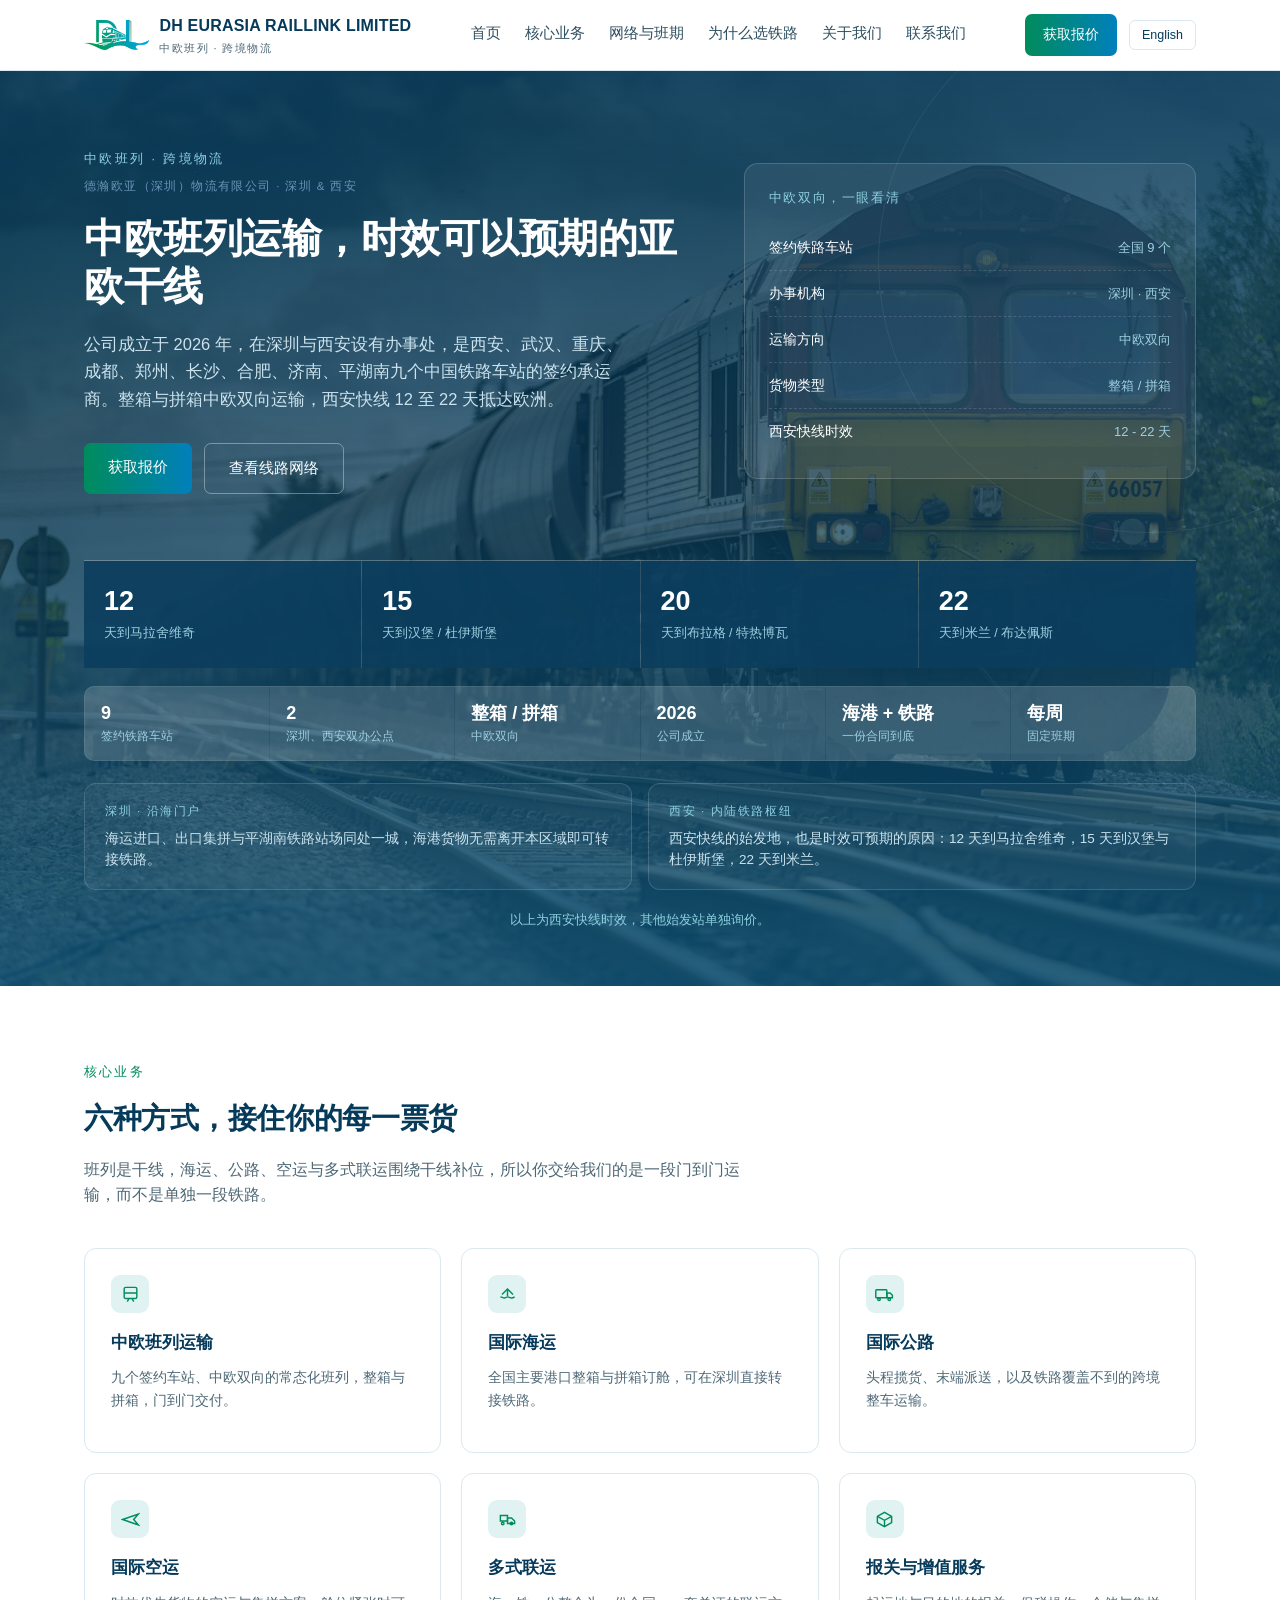
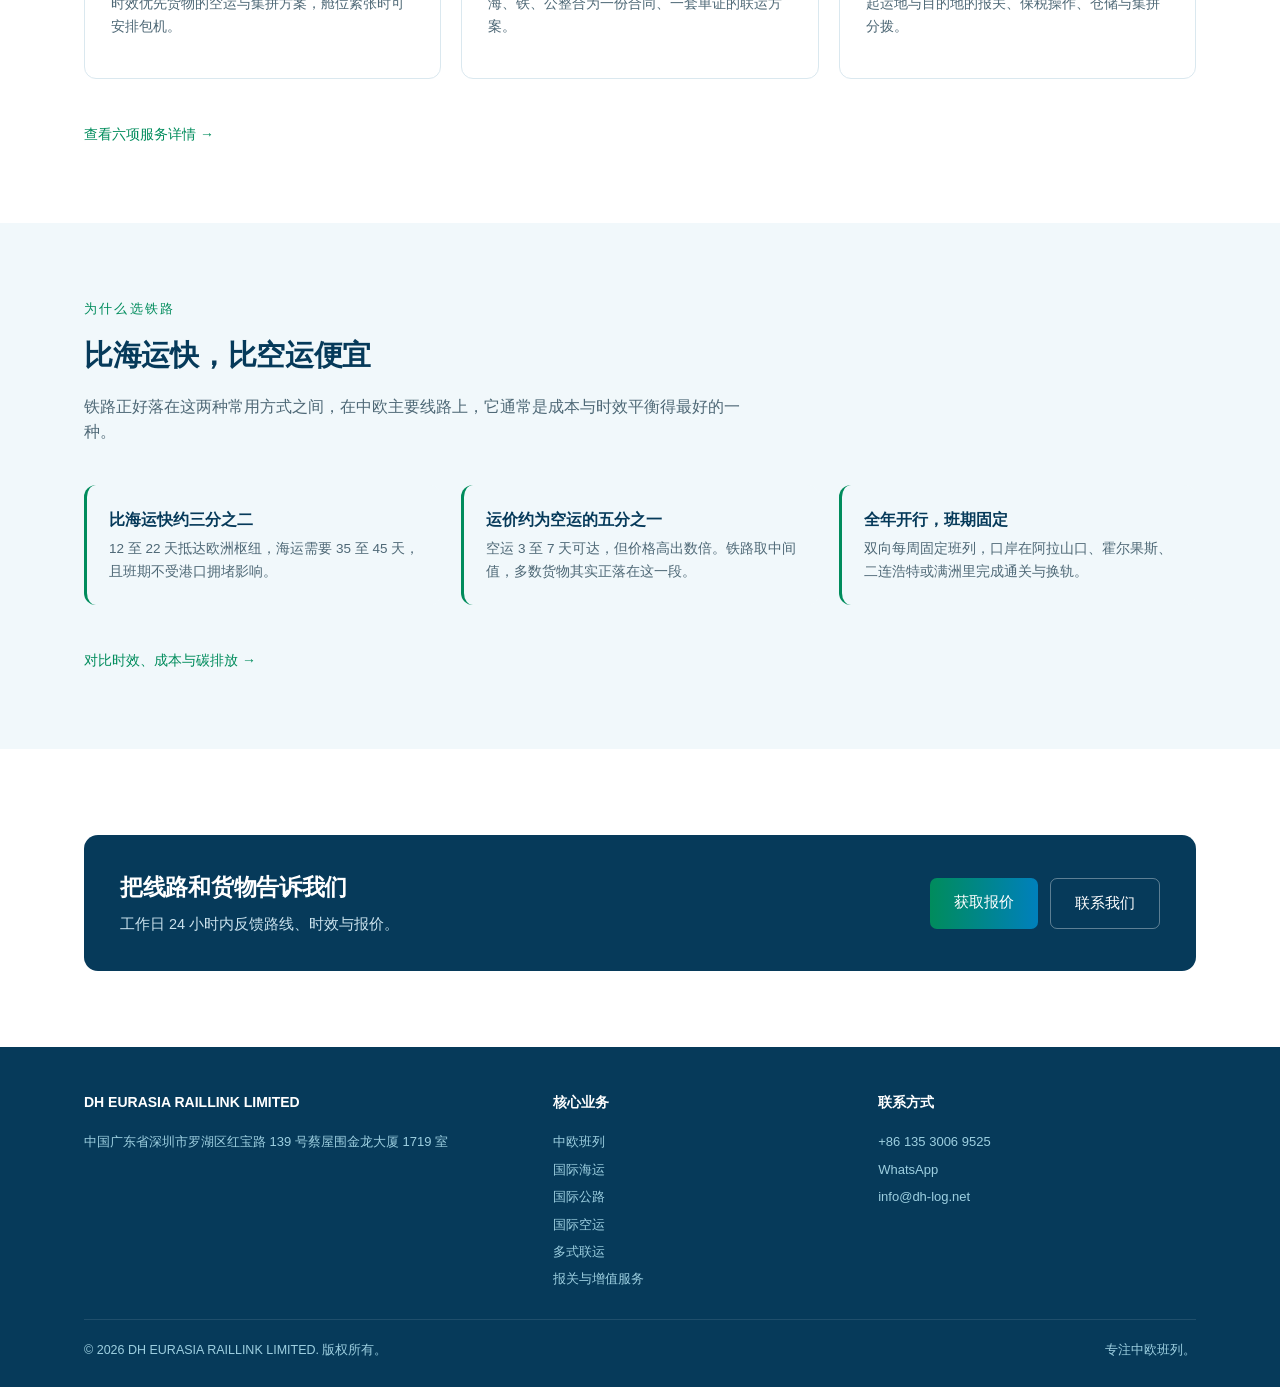
==== zh/index.html @ ea5ba6a1 "init: first push" ====
<!DOCTYPE html>
<html lang="zh-CN">
<head>
<meta charset="UTF-8">
<meta name="viewport" content="width=device-width, initial-scale=1.0">
<title>德瀚欧亚（深圳）物流有限公司 | 中欧班列 · 跨境物流服务商</title>
<meta name="description" content="中欧班列服务商，九个中国铁路车站签约承运，深圳与西安双点办公。整箱与拼箱中欧双向，西安快线 12 天到马拉舍维奇、15 天到汉堡与杜伊斯堡、22 天到米兰。">
<link rel="canonical" href="https://www.dh-log.net/zh/">
<link rel="alternate" hreflang="en" href="https://www.dh-log.net/">
<link rel="alternate" hreflang="zh-Hans" href="https://www.dh-log.net/zh/">
<link rel="alternate" hreflang="x-default" href="https://www.dh-log.net/">
<meta property="og:type" content="website">
<meta property="og:site_name" content="DH EURASIA RAILLINK LIMITED">
<meta property="og:title" content="德瀚欧亚（深圳）物流有限公司 | 中欧班列 · 跨境物流服务商">
<meta property="og:description" content="中欧班列服务商，九个中国铁路车站签约承运，深圳与西安双点办公。整箱与拼箱中欧双向，西安快线 12 天到马拉舍维奇、15 天到汉堡与杜伊斯堡、22 天到米兰。">
<meta property="og:url" content="https://www.dh-log.net/zh/">
<meta property="og:image" content="https://www.dh-log.net/assets/og.png">
<meta property="og:locale" content="zh_CN">
<meta name="theme-color" content="#063A5A">
<link rel="icon" href="data:image/svg+xml,%3Csvg xmlns='http://www.w3.org/2000/svg' viewBox='0 0 32 32'%3E%3Crect width='32' height='32' rx='7' fill='%23008C5C'/%3E%3Ctext x='16' y='21' font-family='Arial' font-size='13' font-weight='bold' fill='white' text-anchor='middle'%3EDH%3C/text%3E%3C/svg%3E">
<link rel="stylesheet" href="../assets/site.css">
</head>
<body>
<header>
  <div class="wrap">
    <nav>
      <a href="../index.html" class="logo"><img class="logomark" src="../assets/logo-mark.png" alt="" width="62" height="28"><span>DH EURASIA RAILLINK LIMITED<small>中欧班列 · 跨境物流</small></span></a>
      <div class="menu" id="menu">
      <a href="index.html" class="active">首页</a>
      <a href="services.html">核心业务</a>
      <a href="network.html">网络与班期</a>
      <a href="why-rail.html">为什么选铁路</a>
      <a href="about.html">关于我们</a>
      <a href="contact.html">联系我们</a>
      </div>
      <div style="display:flex;align-items:center;gap:12px">
        <a href="contact.html" class="cta">获取报价</a>
        <a class="langbtn" href="../index.html">English</a>
        <button class="burger" onclick="document.getElementById('menu').classList.toggle('open')" aria-label="Menu">&#9776;</button>
      </div>
    </nav>
  </div>
</header>

<section class="hero" id="top">
  <div class="wrap">
    <div class="hero-grid">
      <div>
        <div class="eyebrow"><span>中欧班列 · 跨境物流</span><span class="eb-sub">德瀚欧亚（深圳）物流有限公司 · 深圳 &amp; 西安</span></div>
        <h1>中欧班列运输，时效可以预期的亚欧干线</h1>
        <p class="lead">公司成立于 2026 年，在深圳与西安设有办事处，是西安、武汉、重庆、成都、郑州、长沙、合肥、济南、平湖南九个中国铁路车站的签约承运商。整箱与拼箱中欧双向运输，西安快线 12 至 22 天抵达欧洲。</p>
        <div class="hero-btns">
          <a href="contact.html" class="btn-primary">获取报价</a>
          <a href="network.html" class="btn-ghost">查看线路网络</a>
        </div>
      </div>
      <div class="route-card">
        <h4>中欧双向，一眼看清</h4>
        <div class="rrow"><b>签约铁路车站</b><em>全国 9 个</em></div>
        <div class="rrow"><b>办事机构</b><em>深圳 · 西安</em></div>
        <div class="rrow"><b>运输方向</b><em>中欧双向</em></div>
        <div class="rrow"><b>货物类型</b><em>整箱 / 拼箱</em></div>
        <div class="rrow"><b>西安快线时效</b><em>12 - 22 天</em></div>
      </div>
    </div>
    <div class="stats">
      <div class="stat"><b>12</b><span>天到马拉舍维奇</span></div>
      <div class="stat"><b>15</b><span>天到汉堡 / 杜伊斯堡</span></div>
      <div class="stat"><b>20</b><span>天到布拉格 / 特热博瓦</span></div>
      <div class="stat"><b>22</b><span>天到米兰 / 布达佩斯</span></div>
    </div>
    <div class="factband">
      <div class="fact"><b>9</b><span>签约铁路车站</span></div>
      <div class="fact"><b>2</b><span>深圳、西安双办公点</span></div>
      <div class="fact"><b>整箱 / 拼箱</b><span>中欧双向</span></div>
      <div class="fact"><b>2026</b><span>公司成立</span></div>
      <div class="fact"><b>海港 + 铁路</b><span>一份合同到底</span></div>
      <div class="fact"><b>每周</b><span>固定班期</span></div>
    </div>
    <div class="hubgrid">
      <div class="hub">
        <h5>深圳 · 沿海门户</h5>
        <p>海运进口、出口集拼与平湖南铁路站场同处一城，海港货物无需离开本区域即可转接铁路。</p>
      </div>
      <div class="hub">
        <h5>西安 · 内陆铁路枢纽</h5>
        <p>西安快线的始发地，也是时效可预期的原因：12 天到马拉舍维奇，15 天到汉堡与杜伊斯堡，22 天到米兰。</p>
      </div>
    </div>
    <p class="hero-note">以上为西安快线时效，其他始发站单独询价。</p>
  </div>
</section>

<section id="services" class="anchor">
  <div class="wrap">
    <div class="eyebrow-2">核心业务</div>
    <h2>六种方式，接住你的每一票货</h2>
    <p class="sec-lead">班列是干线，海运、公路、空运与多式联运围绕干线补位，所以你交给我们的是一段门到门运输，而不是单独一段铁路。</p>
    <div class="cards">
      <div class="card"><div class="ic"><svg width="19" height="19" viewBox="0 0 24 24" fill="none" stroke="#008C5C" stroke-width="1.8"><rect x="4" y="3" width="16" height="14" rx="2"/><path d="M4 10h16M8 21l2-4M16 21l-2-4"/></svg></div><h3><a href="services.html#rail">中欧班列运输</a></h3><p>九个签约车站、中欧双向的常态化班列，整箱与拼箱，门到门交付。</p></div>
      <div class="card"><div class="ic"><svg width="19" height="19" viewBox="0 0 24 24" fill="none" stroke="#008C5C" stroke-width="1.8"><path d="M3 15c2 0 3 1.5 5 1.5S10 15 12 15s3 1.5 5 1.5S21 15 21 15"/><path d="M5 12l7-7 7 7"/><path d="M12 5v9"/></svg></div><h3><a href="services.html#ocean">国际海运</a></h3><p>全国主要港口整箱与拼箱订舱，可在深圳直接转接铁路。</p></div>
      <div class="card"><div class="ic"><svg width="19" height="19" viewBox="0 0 24 24" fill="none" stroke="#008C5C" stroke-width="1.8"><rect x="1" y="6" width="14" height="10" rx="1"/><path d="M15 10h4l3 3v3h-7z"/><circle cx="5" cy="18" r="1.6"/><circle cx="18" cy="18" r="1.6"/></svg></div><h3><a href="services.html#road">国际公路</a></h3><p>头程揽货、末端派送，以及铁路覆盖不到的跨境整车运输。</p></div>
      <div class="card"><div class="ic"><svg width="19" height="19" viewBox="0 0 24 24" fill="none" stroke="#008C5C" stroke-width="1.8"><path d="M2 12l20-7-6 7 6 7z"/></svg></div><h3><a href="services.html#air">国际空运</a></h3><p>时效优先货物的空运与集拼方案，舱位紧张时可安排包机。</p></div>
      <div class="card"><div class="ic"><svg width="19" height="19" viewBox="0 0 24 24" fill="none" stroke="#008C5C" stroke-width="1.8"><path d="M3 7h9v7H3z"/><path d="M12 10h5l4 4v3h-9z"/><circle cx="6" cy="17" r="1.6"/><circle cx="17" cy="17" r="1.6"/></svg></div><h3><a href="services.html#multimodal">多式联运</a></h3><p>海、铁、公整合为一份合同、一套单证的联运方案。</p></div>
      <div class="card"><div class="ic"><svg width="19" height="19" viewBox="0 0 24 24" fill="none" stroke="#008C5C" stroke-width="1.8"><path d="M3 8l9-5 9 5v8l-9 5-9-5z"/><path d="M3 8l9 5 9-5M12 13v8"/></svg></div><h3><a href="services.html#customs">报关与增值服务</a></h3><p>起运地与目的地的报关、保税操作、仓储与集拼分拨。</p></div>
    </div>
    <p style="margin-top:28px"><a class="linkmore" href="services.html">查看六项服务详情 &rarr;</a></p>
  </div>
</section>

<section class="soft anchor">
  <div class="wrap">
    <div class="eyebrow-2">为什么选铁路</div>
    <h2>比海运快，比空运便宜</h2>
    <p class="sec-lead">铁路正好落在这两种常用方式之间，在中欧主要线路上，它通常是成本与时效平衡得最好的一种。</p>
    <div class="corridor">
      <div class="corr"><h4>比海运快约三分之二</h4><p>12 至 22 天抵达欧洲枢纽，海运需要 35 至 45 天，且班期不受港口拥堵影响。</p></div>
      <div class="corr"><h4>运价约为空运的五分之一</h4><p>空运 3 至 7 天可达，但价格高出数倍。铁路取中间值，多数货物其实正落在这一段。</p></div>
      <div class="corr"><h4>全年开行，班期固定</h4><p>双向每周固定班列，口岸在阿拉山口、霍尔果斯、二连浩特或满洲里完成通关与换轨。</p></div>
    </div>
    <p style="margin-top:28px"><a class="linkmore" href="why-rail.html">对比时效、成本与碳排放 &rarr;</a></p>
  </div>
</section>

<section>
  <div class="wrap">
    <div class="ctaband">
      <div><h2>把线路和货物告诉我们</h2><p>工作日 24 小时内反馈路线、时效与报价。</p></div>
      <div class="hero-btns">
        <a href="contact.html" class="btn-primary">获取报价</a>
        <a href="mailto:info@dh-log.net" class="btn-ghost">联系我们</a>
      </div>
    </div>
  </div>
</section>

<footer>
  <div class="wrap">
    <div class="fgrid3">
      <div>
        <h5>DH EURASIA RAILLINK LIMITED</h5>
        <p>中国广东省深圳市罗湖区红宝路 139 号蔡屋围金龙大厦 1719 室</p>
      </div>
      <div>
        <h5>核心业务</h5>
        <ul>
          <li><a href="services.html#rail">中欧班列</a></li>
          <li><a href="services.html#ocean">国际海运</a></li>
          <li><a href="services.html#road">国际公路</a></li>
          <li><a href="services.html#air">国际空运</a></li>
          <li><a href="services.html#multimodal">多式联运</a></li>
          <li><a href="services.html#customs">报关与增值服务</a></li>
        </ul>
      </div>
      <div>
        <h5>联系方式</h5>
        <p><a href="tel:+8613530069525">+86 135 3006 9525</a></p>
        <p><a href="https://wa.me/+8613530069525" target="_blank" rel="noopener">WhatsApp</a></p>
        <p><a href="mailto:info@dh-log.net">info@dh-log.net</a></p>
      </div>
    </div>
    <div class="fbottom">
      <span>&copy; <span id="yr"></span> DH EURASIA RAILLINK LIMITED. 版权所有。</span>
      <span>专注中欧班列。</span>
    </div>
  </div>
</footer>
<script>document.getElementById('yr').textContent=new Date().getFullYear();</script>
</body>
</html>
---- assets/site.css ----
:root{
  /* palette taken from the logo: green #009D6B -> teal #00A1B1 -> blue #00A2E9 */
  --navy:#063A5A; --navy-2:#0A4E73; --ink:#0E2433; --muted:#4E6876;
  --line:#DAE8EF; --bg:#FFFFFF; --soft:#F1F8FB;
  --accent:#008C5C; --accent-2:#0080BC; --accent-soft:#E0F2F2; --green:#009D6B;
  --grad:linear-gradient(90deg,var(--accent) 0%,var(--accent-2) 100%);
  --grad-dark:linear-gradient(90deg,#00744C 0%,#006A9C 100%);
}
*{box-sizing:border-box;margin:0;padding:0}
html{scroll-behavior:smooth}
body{font-family:"Inter","Helvetica Neue",Arial,"PingFang SC","Microsoft YaHei",sans-serif;
  color:var(--ink);background:var(--bg);line-height:1.65;-webkit-font-smoothing:antialiased}
.wrap{max-width:1160px;margin:0 auto;padding:0 24px}
a{color:inherit;text-decoration:none}
ul{list-style:none}

.langbtn{background:transparent;border:1px solid var(--line);color:var(--navy);
  border-radius:6px;padding:4px 12px;cursor:pointer;font-size:12.5px;font-family:inherit;white-space:nowrap}
.langbtn:hover{border-color:var(--accent-2);color:var(--accent-2)}

header{position:sticky;top:0;z-index:50;background:#fff;border-bottom:1px solid var(--line)}
nav{display:flex;align-items:center;justify-content:space-between;height:70px}
.logo{display:flex;align-items:center;gap:10px;font-weight:600;font-size:16px;letter-spacing:.2px;color:var(--navy)}
.logomark{height:30px;width:auto;flex:0 0 auto;display:block}
.logo small{display:block;font-size:11px;font-weight:400;color:var(--muted);letter-spacing:1.4px}
.menu{display:flex;gap:24px;font-size:14.5px}
.menu a{color:#2F4F60;padding:4px 0;border-bottom:2px solid transparent}
.menu a:hover{color:var(--accent-2);border-color:var(--accent-2)}
.cta{background:var(--grad);color:#fff;padding:9px 18px;border-radius:7px;font-size:14px;white-space:nowrap}
.cta:hover{background:var(--grad-dark)}
.burger{display:none;background:none;border:0;font-size:22px;cursor:pointer;color:var(--navy)}

.slogan{background:#fff;border-bottom:1px solid var(--line);padding:26px 0 24px;text-align:center}
.slogan .dash{width:44px;height:2px;background:var(--accent);margin:0 auto 14px}
.slogan .stxt{font-size:19px;line-height:1.7;color:var(--navy);font-weight:600;letter-spacing:1px;max-width:840px;margin:0 auto}
@media(max-width:600px){.slogan{padding:22px 0 20px}.slogan .stxt{font-size:16px}}

.hero{background:linear-gradient(180deg,rgba(6,58,90,.9) 0%,rgba(6,58,90,.72) 45%,rgba(10,78,115,.88) 100%),url(hero-rail.jpg) center 60%/cover no-repeat;color:#fff;padding:78px 0 56px;position:relative;overflow:hidden}
.hero:before{content:"";position:absolute;right:-140px;top:-80px;width:540px;height:540px;
  border:1px solid rgba(255,255,255,.07);border-radius:50%}
.hero-grid{display:grid;grid-template-columns:1.15fr .85fr;gap:48px;align-items:center;position:relative;z-index:2}
.eyebrow{font-size:12.5px;letter-spacing:2.4px;color:#8CCFE0;margin-bottom:18px}
h1{font-size:40px;line-height:1.22;font-weight:600;margin-bottom:20px;letter-spacing:-.5px}
.hero p.lead{font-size:16.5px;color:#CBE3EE;max-width:540px;margin-bottom:30px}
.hero-btns{display:flex;gap:12px;flex-wrap:wrap}
.btn-primary{background:var(--grad);color:#fff;padding:12px 24px;border-radius:7px;font-size:15px;display:inline-block}
.btn-primary:hover{background:var(--grad-dark)}
.btn-ghost{border:1px solid rgba(255,255,255,.35);color:#fff;padding:12px 24px;border-radius:7px;font-size:15px}
.btn-ghost:hover{background:rgba(255,255,255,.1)}
.route-card{background:rgba(255,255,255,.07);border:1px solid rgba(255,255,255,.16);
  border-radius:14px;padding:24px}
.route-card h4{font-size:12.5px;letter-spacing:1.6px;color:#8CCFE0;font-weight:500;margin-bottom:16px}
.rrow{display:flex;justify-content:space-between;align-items:center;gap:12px;padding:11px 0;
  border-bottom:1px dashed rgba(255,255,255,.14);font-size:14px}
.rrow:last-child{border:0}
.rrow b{font-weight:500}
.rrow em{font-style:normal;color:#9DCFE0;font-size:13px;text-align:right}
.stats{display:grid;grid-template-columns:repeat(4,1fr);gap:1px;background:rgba(255,255,255,.14);
  margin-top:66px;border-top:1px solid rgba(255,255,255,.14)}
.stat{background:rgba(6,58,90,.88);padding:24px 20px}
.stat b{display:block;font-size:27px;font-weight:600;color:#fff;line-height:1.2}
.stat span{font-size:12.5px;color:#9DCFE0;display:block;margin-top:6px}
.hero-note{text-align:center;color:#8CCFE0;font-size:12.5px;margin-top:20px}
.eb-sub{display:block;margin-top:7px;font-size:11.5px;letter-spacing:1.4px;color:#6C93B5}
.factband{display:grid;grid-template-columns:repeat(6,1fr);gap:1px;margin-top:18px;
  background:rgba(255,255,255,.12);border:1px solid rgba(255,255,255,.12);border-radius:10px;overflow:hidden}
.fact{background:rgba(255,255,255,.05);padding:15px 16px}
.fact b{display:block;font-size:18px;font-weight:600;color:#fff;line-height:1.3}
.fact span{display:block;font-size:11.5px;color:#9DCFE0;line-height:1.45;margin-top:3px}
.hubgrid{display:grid;grid-template-columns:1fr 1fr;gap:16px;margin-top:22px}
.hub{border:1px solid rgba(255,255,255,.14);border-radius:12px;padding:18px 20px;background:rgba(255,255,255,.04)}
.hub h5{font-size:11.5px;letter-spacing:1.6px;color:#8CCFE0;font-weight:500;margin-bottom:7px}
.hub p{font-size:13.5px;color:#CBE3EE;line-height:1.6}
.hub p b{color:#fff;font-weight:500}
.sec-note{color:var(--muted);font-size:13.5px;margin-bottom:16px;max-width:680px}

section{padding:76px 0}
section.anchor{scroll-margin-top:70px}
.soft{background:var(--soft)}
.eyebrow-2{font-size:12.5px;letter-spacing:2.2px;color:var(--accent);margin-bottom:12px;font-weight:500}
h2{font-size:29px;font-weight:600;letter-spacing:-.3px;margin-bottom:14px;color:var(--navy)}
.sec-lead{color:var(--muted);font-size:15.5px;max-width:680px;margin-bottom:40px}
.sub-head{font-size:17px;font-weight:600;color:var(--navy);margin:42px 0 14px}

.cards{display:grid;grid-template-columns:repeat(3,1fr);gap:20px}
.card{background:#fff;border:1px solid var(--line);border-radius:12px;padding:26px;transition:.18s}
.card:hover{border-color:var(--accent);transform:translateY(-2px)}
.card .ic{width:38px;height:38px;border-radius:9px;background:var(--accent-soft);
  display:flex;align-items:center;justify-content:center;margin-bottom:16px}
.card h3{font-size:16.5px;font-weight:600;margin-bottom:10px;color:var(--navy)}
.card p{font-size:14px;color:var(--muted);margin-bottom:14px}
.card ul li{font-size:13.5px;color:var(--muted);padding:5px 0 5px 16px;position:relative}
.card ul li:before{content:"";position:absolute;left:0;top:13px;width:5px;height:5px;
  border-radius:50%;background:var(--accent)}

table{width:100%;border-collapse:collapse;font-size:14.5px;margin-bottom:26px}
th{background:var(--navy);color:#fff;text-align:left;padding:13px 16px;font-weight:500;font-size:13.5px}
td{padding:13px 16px;border-bottom:1px solid var(--line);color:var(--muted)}
tbody tr:nth-child(even){background:var(--soft)}
tbody tr:first-child td{color:var(--ink);font-weight:500}

.chips{display:flex;flex-wrap:wrap;gap:8px;margin-top:14px}
.chip{background:var(--soft);border:1px solid var(--line);border-radius:20px;
  padding:6px 15px;font-size:13px;color:var(--ink)}
.chip.hi{background:var(--accent-soft);border-color:var(--accent);color:var(--accent);font-weight:500}

.corridor{display:grid;grid-template-columns:repeat(3,1fr);gap:20px}
.corr{background:var(--soft);border-radius:12px;padding:22px;border-left:3px solid var(--accent)}
.corr h4{font-size:15.5px;font-weight:600;color:var(--navy);margin-bottom:6px}
.corr .g{font-size:13px;color:var(--accent);margin-bottom:10px}
.corr p{font-size:13.5px;color:var(--muted)}

.green-sec{background:#EDF7F3}
.green-sec .panel{background:var(--navy);color:#fff;border-radius:12px;padding:28px}
.green-sec .panel h3{font-size:17px;font-weight:600;margin-bottom:10px}
.green-sec .panel p{font-size:14px;color:#B8D9E8;margin-bottom:16px}
.gpanel ul li{font-size:13.5px;color:#D3E7F0;padding:7px 0 7px 18px;position:relative}
.gpanel ul li:before{content:"";position:absolute;left:0;top:14px;width:6px;height:6px;
  border-radius:50%;background:#5DCAA5}
.split{display:grid;grid-template-columns:1fr 1fr;gap:44px;align-items:start}
.ablist li{font-size:14.5px;color:var(--muted);padding:9px 0 9px 22px;position:relative;border-bottom:1px solid var(--line)}
.ablist li:before{content:"";position:absolute;left:0;top:17px;width:7px;height:7px;
  border-radius:50%;background:var(--green)}

.steps{display:grid;grid-template-columns:repeat(3,1fr);gap:22px;margin-top:8px}
.step{position:relative;padding:24px;background:var(--soft);border-radius:12px}
.step .n{width:30px;height:30px;border-radius:50%;background:var(--accent);color:#fff;
  display:flex;align-items:center;justify-content:center;font-size:13px;font-weight:600;margin-bottom:14px}
.step h4{font-size:15px;font-weight:600;color:var(--navy);margin-bottom:8px}
.step p{font-size:13.5px;color:var(--muted)}

.panel{background:var(--soft);border-radius:12px;padding:28px}
.panel h3{font-size:17px;font-weight:600;margin-bottom:10px;color:var(--navy)}
.panel p{font-size:14px;color:var(--muted);margin-bottom:18px}
.form input,.form select,.form textarea{width:100%;padding:11px 13px;border:1px solid var(--line);
  border-radius:7px;font-size:14px;font-family:inherit;margin-bottom:12px;background:#fff;color:var(--ink)}
.form textarea{min-height:88px;resize:vertical}
.form button{width:100%;background:var(--grad);color:#fff;border:0;padding:12px;
  border-radius:7px;font-size:15px;cursor:pointer;font-family:inherit}
.form button:hover{background:var(--grad-dark)}
.note{font-size:12.5px;color:var(--muted);margin-top:12px}

.contact{display:grid;grid-template-columns:1fr 1fr;gap:44px}
.contact dl{display:grid;grid-template-columns:auto 1fr;gap:10px 20px;font-size:14.5px}
.contact dt{color:var(--muted)}
.contact dd{color:var(--ink)}
.contact dd a{color:var(--accent)}
.info-box{background:var(--soft);border-radius:12px;padding:26px}
.info-box h4{font-size:15px;font-weight:600;color:var(--navy);margin-bottom:14px}
.info-box p{font-size:14px;color:var(--muted);margin-bottom:8px}

footer{background:var(--navy);color:#9DCFE0;padding:44px 0 26px;font-size:13.5px}
footer .fgrid{display:grid;grid-template-columns:1.4fr 1fr 1fr;gap:36px;padding-bottom:26px;border-bottom:1px solid rgba(255,255,255,.1)}
footer h5{color:#fff;font-size:14px;font-weight:600;margin-bottom:14px}
footer p,footer li{font-size:13px;padding:3px 0}
footer a:hover{color:#fff}
.fbottom{padding-top:20px;font-size:12.5px;display:flex;justify-content:space-between;gap:16px;flex-wrap:wrap}

@media(max-width:980px){
  .hero-grid,.split,.contact{grid-template-columns:1fr;gap:32px}
  .cards,.steps,.corridor{grid-template-columns:1fr 1fr}
  .factband{grid-template-columns:repeat(3,1fr)}
  .hubgrid{grid-template-columns:1fr}
  footer .fgrid{grid-template-columns:1fr;gap:24px}
  .menu{display:none}
  .menu.open{display:flex;flex-direction:column;position:absolute;top:70px;left:0;right:0;
    background:#fff;padding:18px 24px;border-bottom:1px solid var(--line);gap:14px}
  .burger{display:block}
  nav{position:relative}
}
@media(max-width:640px){
  h1{font-size:30px}
  h2{font-size:24px}
  .cards,.steps,.corridor,.stats{grid-template-columns:1fr}
  .factband{grid-template-columns:1fr 1fr}
  .fact{padding:13px 12px}
  .fact b{font-size:16px}
  section{padding:54px 0}
  table{font-size:13px}
  th,td{padding:10px 12px}
}

/* ---- multi-page additions ---- */
.nav a.active{color:var(--accent);border-color:var(--accent)}
.pagehero{background:linear-gradient(180deg,var(--navy) 0%,var(--navy-2) 100%);color:#fff;
  padding:58px 0 54px;position:relative;overflow:hidden}
.pagehero:before{content:"";position:absolute;right:-160px;top:-120px;width:520px;height:520px;
  border:1px solid rgba(255,255,255,.07);border-radius:50%}
.pagehero .wrap{position:relative;z-index:2}
.ph-services{background:linear-gradient(90deg,rgba(6,58,90,.94) 0%,rgba(6,58,90,.82) 55%,rgba(10,78,115,.55) 100%),url(bg-services.jpg) center/cover no-repeat}
.ph-network{background:linear-gradient(90deg,rgba(6,58,90,.94) 0%,rgba(6,58,90,.82) 55%,rgba(10,78,115,.55) 100%),url(bg-network.jpg) center 70%/cover no-repeat}
.pagehero h1{font-size:34px;max-width:820px;margin-bottom:16px}
.pagehero p{font-size:16px;color:#CBE3EE;max-width:660px}
.bc{font-size:12.5px;color:#8CCFE0;margin-bottom:18px;letter-spacing:.3px}
.bc a{color:#8CCFE0}
.bc a:hover{color:#fff}
.bc i{font-style:normal;opacity:.55;margin:0 7px}

.svcrow{display:grid;grid-template-columns:.92fr 1.08fr;gap:44px;padding:30px 0;border-bottom:1px solid var(--line)}
.svcrow:first-child{padding-top:0}
section.svclist{padding-top:48px}
.svcrow:last-of-type{border-bottom:0}
.svcrow h2{font-size:22px;margin-bottom:12px}
.svcrow p{font-size:14.5px;color:var(--muted)}
.svcrow ul li{font-size:14px;color:var(--muted);padding:6px 0 6px 20px;position:relative}
.svcrow ul li:before{content:"";position:absolute;left:0;top:15px;width:6px;height:6px;
  border-radius:50%;background:var(--accent)}
.linkmore{color:var(--accent);font-size:14px;font-weight:500;display:inline-block;margin-top:16px}
.linkmore:hover{text-decoration:underline}

.ctaband{background:var(--navy);border-radius:14px;padding:34px 36px;display:flex;
  justify-content:space-between;align-items:center;gap:26px;flex-wrap:wrap;margin-top:10px}
.ctaband h2{color:#fff;font-size:23px;margin:0}
.ctaband p{color:#CBE3EE;font-size:14.5px;margin-top:6px}
.ctaband .hero-btns{margin:0}

.fgrid3{display:grid;grid-template-columns:1.5fr 1fr 1.1fr;gap:36px;
  padding-bottom:26px;border-bottom:1px solid rgba(255,255,255,.1)}

.logowrap{background:#fff;border:1px solid var(--line);border-radius:12px;padding:26px;display:inline-block}
.logowrap img{width:260px;height:auto;display:block}

.hubgrid.light .hub{background:var(--soft);border:1px solid var(--line)}
.hubgrid.light .hub h5{color:var(--accent)}
.hubgrid.light .hub p{color:var(--muted)}

.grid2{display:grid;grid-template-columns:1fr 1fr;gap:40px}
.factlist{background:var(--soft);border-radius:12px;padding:8px 24px}
.factlist dl{display:grid;grid-template-columns:auto 1fr;gap:0 26px}
.factlist dt{font-size:13.5px;color:var(--muted);padding:14px 0;border-bottom:1px solid var(--line)}
.factlist dd{font-size:14px;color:var(--ink);padding:14px 0;border-bottom:1px solid var(--line);text-align:right}
.factlist dt:last-of-type,.factlist dd:last-of-type{border-bottom:0}

@media(max-width:980px){
  .svcrow,.grid2{grid-template-columns:1fr;gap:20px}
  .fgrid3{grid-template-columns:1fr 1fr}
  .pagehero h1{font-size:27px}
}
@media(max-width:640px){
  .pagehero{padding:40px 0 36px}
  .pagehero h1{font-size:23px}
  .fgrid3{grid-template-columns:1fr}
  .ctaband{padding:26px}
  nav{gap:10px}
  .logo{font-size:13px;gap:8px}
  .logo small{display:none}
  .logomark{height:24px}
  .cta{padding:8px 12px;font-size:13px}
  .langbtn{padding:4px 9px}
  .logowrap img{width:100%}
}
.svcrow{scroll-margin-top:88px}
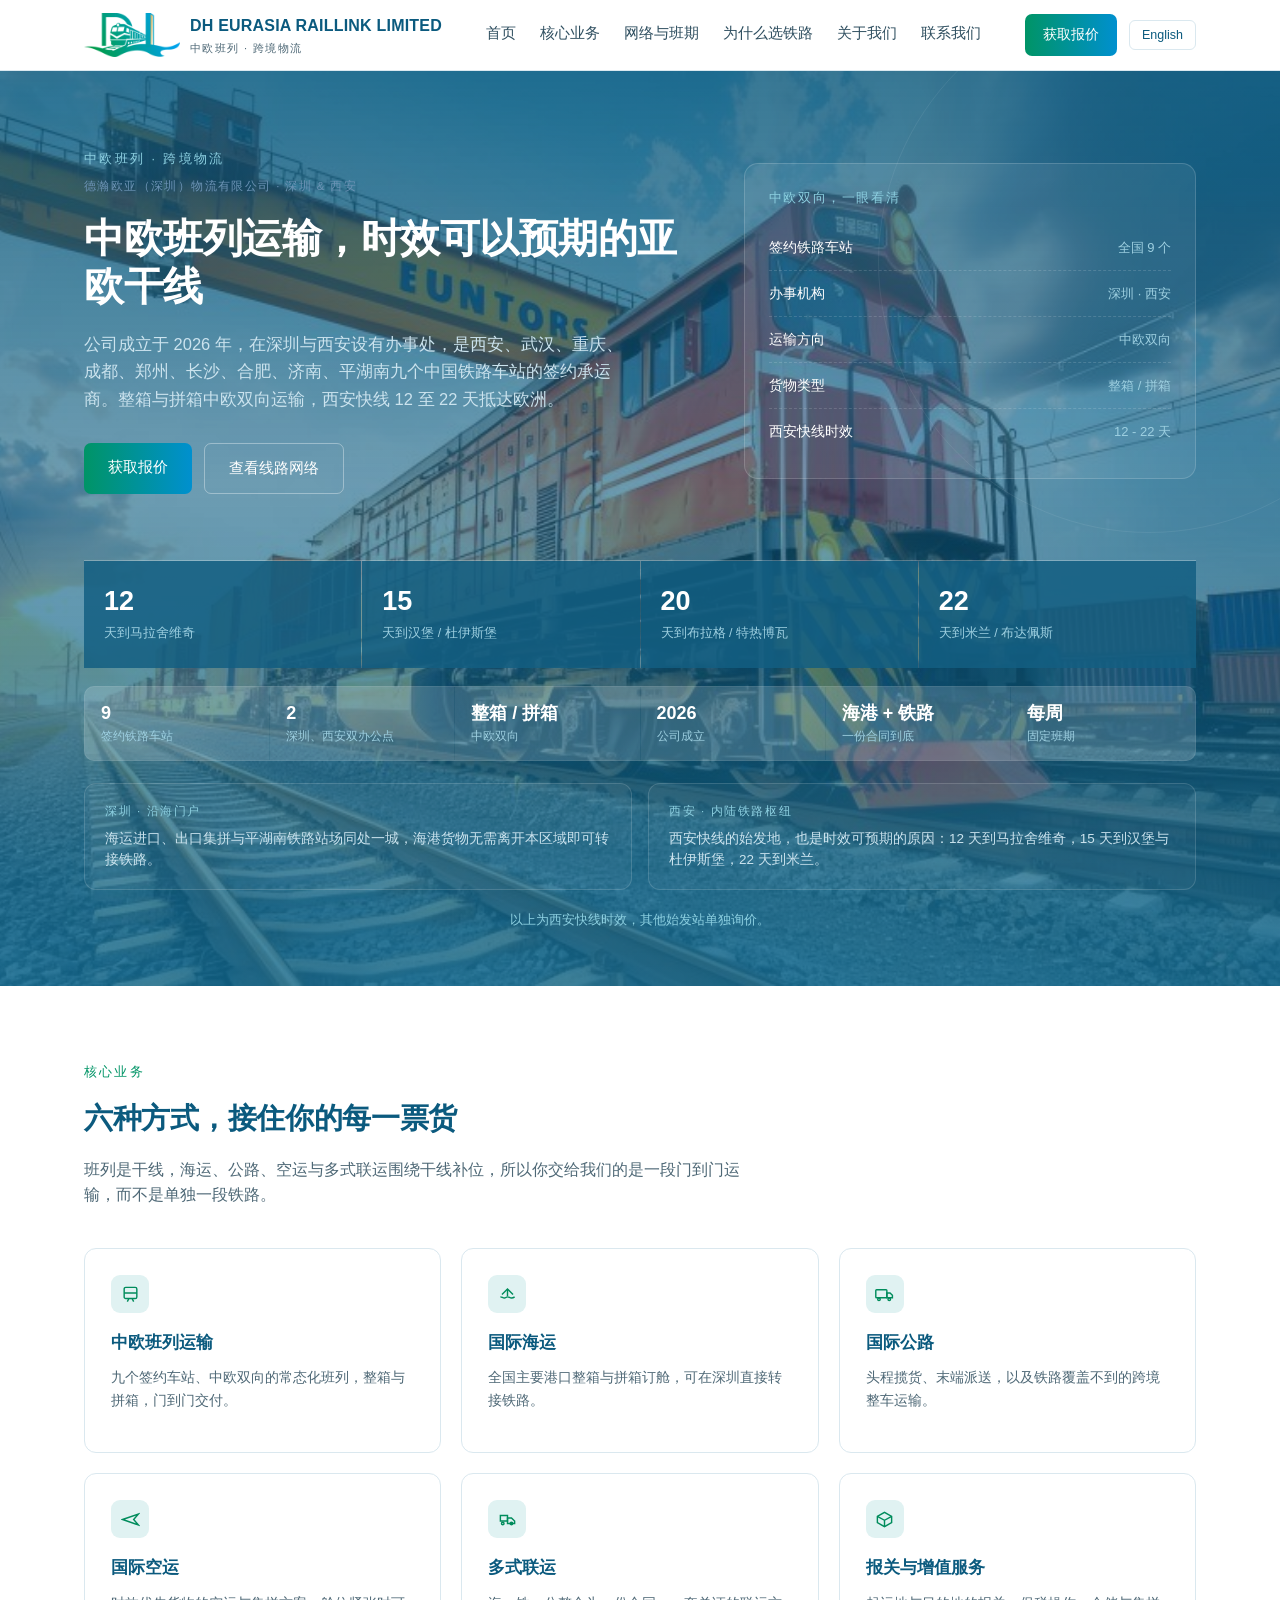
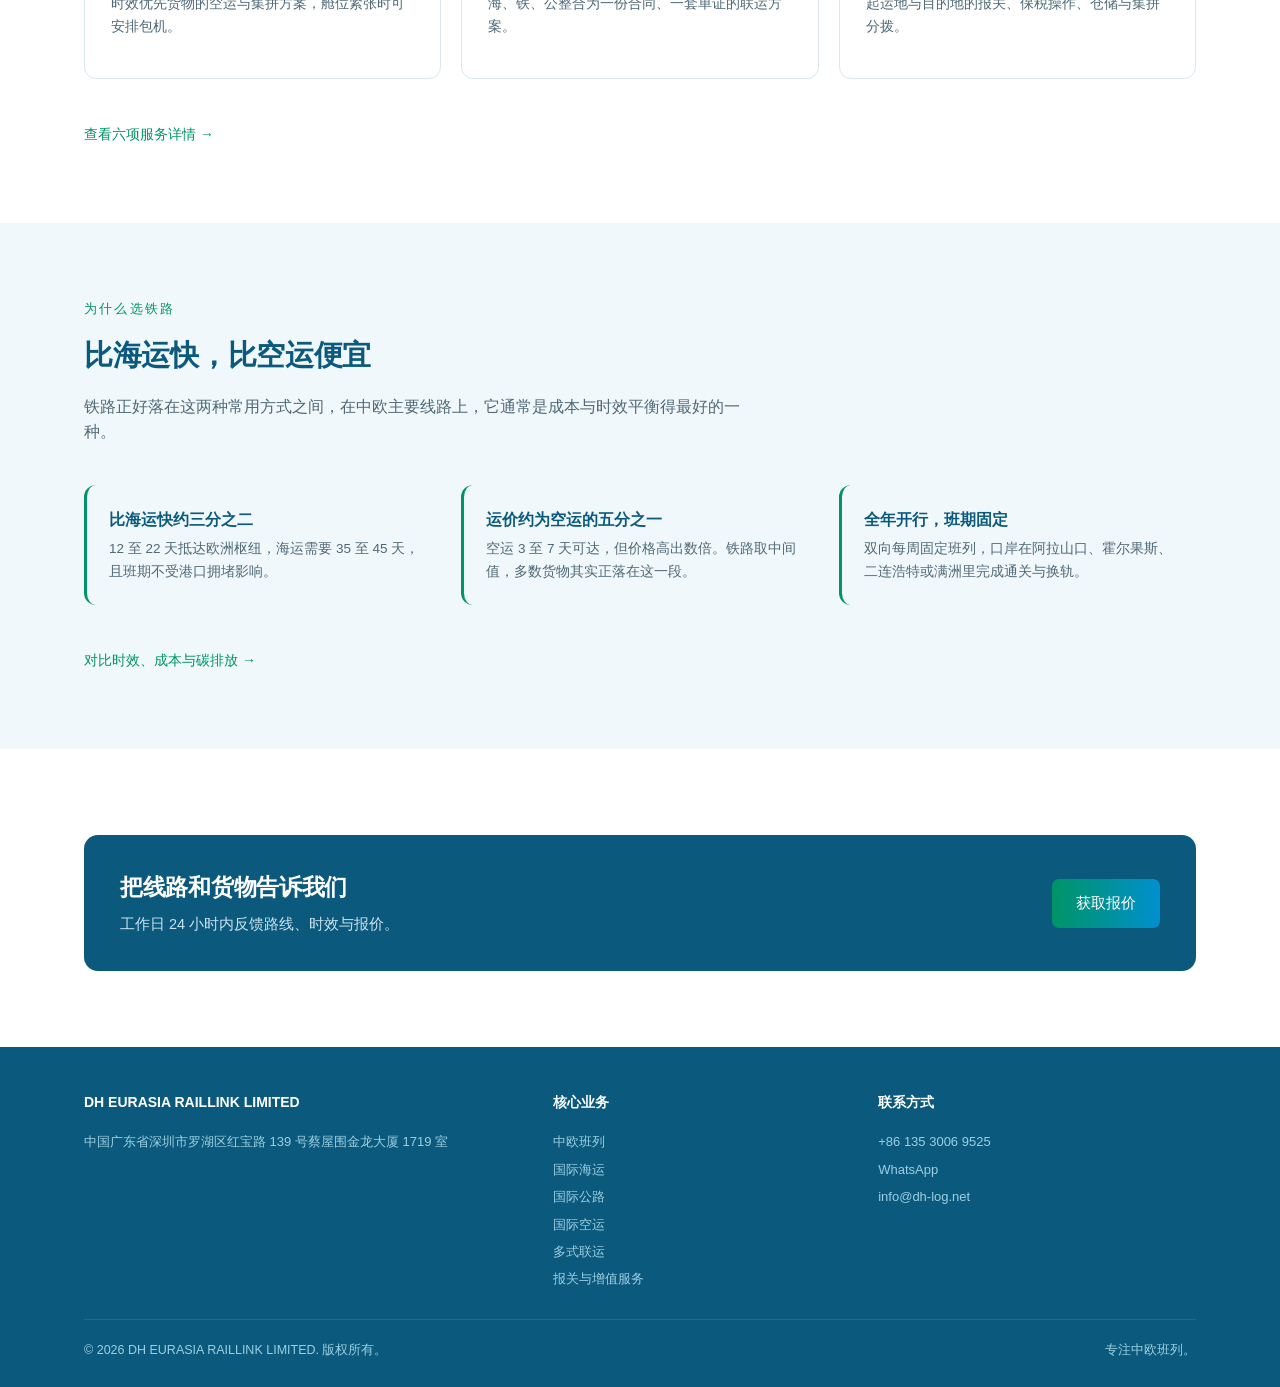
==== commit 1fcc287c: "fix: some issues" ====
--- a/zh/index.html
+++ b/zh/index.html
@@ -16,8 +16,10 @@
 <meta property="og:url" content="https://www.dh-log.net/zh/">
 <meta property="og:image" content="https://www.dh-log.net/assets/og.png">
 <meta property="og:locale" content="zh_CN">
-<meta name="theme-color" content="#063A5A">
-<link rel="icon" href="data:image/svg+xml,%3Csvg xmlns='http://www.w3.org/2000/svg' viewBox='0 0 32 32'%3E%3Crect width='32' height='32' rx='7' fill='%23008C5C'/%3E%3Ctext x='16' y='21' font-family='Arial' font-size='13' font-weight='bold' fill='white' text-anchor='middle'%3EDH%3C/text%3E%3C/svg%3E">
+<meta name="theme-color" content="#0B5A7E">
+<link rel="icon" type="image/svg+xml" href="data:image/svg+xml,%3Csvg xmlns='http://www.w3.org/2000/svg' viewBox='0 0 32 32'%3E%3Crect width='32' height='32' rx='7' fill='%23008C5C'/%3E%3Ctext x='16' y='21' font-family='Arial' font-size='13' font-weight='bold' fill='white' text-anchor='middle'%3EDH%3C/text%3E%3C/svg%3E">
+<link rel="icon" type="image/png" sizes="32x32" href="../assets/favicon-32.png">
+<link rel="apple-touch-icon" href="../assets/apple-touch-icon.png">
 <link rel="stylesheet" href="../assets/site.css">
 </head>
 <body>
@@ -128,7 +130,6 @@
       <div><h2>把线路和货物告诉我们</h2><p>工作日 24 小时内反馈路线、时效与报价。</p></div>
       <div class="hero-btns">
         <a href="contact.html" class="btn-primary">获取报价</a>
-        <a href="mailto:info@dh-log.net" class="btn-ghost">联系我们</a>
       </div>
     </div>
   </div>
@@ -155,7 +156,7 @@
       <div>
         <h5>联系方式</h5>
         <p><a href="tel:+8613530069525">+86 135 3006 9525</a></p>
-        <p><a href="https://wa.me/+8613530069525" target="_blank" rel="noopener">WhatsApp</a></p>
+        <p><a href="https://wa.me/8613530069525" target="_blank" rel="noopener">WhatsApp</a></p>
         <p><a href="mailto:info@dh-log.net">info@dh-log.net</a></p>
       </div>
     </div>
--- a/assets/site.css
+++ b/assets/site.css
@@ -1,15 +1,17 @@
 :root{
   /* palette taken from the logo: green #009D6B -> teal #00A1B1 -> blue #00A2E9 */
-  --navy:#063A5A; --navy-2:#0A4E73; --ink:#0E2433; --muted:#4E6876;
+  --navy:#0B5A7E; --navy-2:#11709A; --ink:#0E2433; --muted:#4E6876;
   --line:#DAE8EF; --bg:#FFFFFF; --soft:#F1F8FB;
-  --accent:#008C5C; --accent-2:#0080BC; --accent-soft:#E0F2F2; --green:#009D6B;
+  --accent:#009466; --accent-2:#0090CF; --accent-soft:#E0F2F2; --green:#009D6B;
   --grad:linear-gradient(90deg,var(--accent) 0%,var(--accent-2) 100%);
-  --grad-dark:linear-gradient(90deg,#00744C 0%,#006A9C 100%);
+  --grad-dark:linear-gradient(90deg,#007F57 0%,#007AB0 100%);
 }
 *{box-sizing:border-box;margin:0;padding:0}
-html{scroll-behavior:smooth}
+html{scroll-behavior:smooth;-webkit-text-size-adjust:100%;text-size-adjust:100%}
 body{font-family:"Inter","Helvetica Neue",Arial,"PingFang SC","Microsoft YaHei",sans-serif;
-  color:var(--ink);background:var(--bg);line-height:1.65;-webkit-font-smoothing:antialiased}
+  color:var(--ink);background:var(--bg);line-height:1.65;-webkit-font-smoothing:antialiased;-moz-osx-font-smoothing:grayscale}
+a,button{-webkit-tap-highlight-color:transparent}
+img{max-width:100%}
 .wrap{max-width:1160px;margin:0 auto;padding:0 24px}
 a{color:inherit;text-decoration:none}
 ul{list-style:none}
@@ -21,7 +23,7 @@
 header{position:sticky;top:0;z-index:50;background:#fff;border-bottom:1px solid var(--line)}
 nav{display:flex;align-items:center;justify-content:space-between;height:70px}
 .logo{display:flex;align-items:center;gap:10px;font-weight:600;font-size:16px;letter-spacing:.2px;color:var(--navy)}
-.logomark{height:30px;width:auto;flex:0 0 auto;display:block}
+.logomark{height:44px;width:auto;flex:0 0 auto;display:block}
 .logo small{display:block;font-size:11px;font-weight:400;color:var(--muted);letter-spacing:1.4px}
 .menu{display:flex;gap:24px;font-size:14.5px}
 .menu a{color:#2F4F60;padding:4px 0;border-bottom:2px solid transparent}
@@ -35,7 +37,7 @@
 .slogan .stxt{font-size:19px;line-height:1.7;color:var(--navy);font-weight:600;letter-spacing:1px;max-width:840px;margin:0 auto}
 @media(max-width:600px){.slogan{padding:22px 0 20px}.slogan .stxt{font-size:16px}}
 
-.hero{background:linear-gradient(180deg,rgba(6,58,90,.9) 0%,rgba(6,58,90,.72) 45%,rgba(10,78,115,.88) 100%),url(hero-rail.jpg) center 60%/cover no-repeat;color:#fff;padding:78px 0 56px;position:relative;overflow:hidden}
+.hero{background:linear-gradient(180deg,rgba(11,90,126,.82) 0%,rgba(11,90,126,.6) 45%,rgba(17,112,154,.8) 100%),url(hero-rail.jpg) center 60%/cover no-repeat;color:#fff;padding:78px 0 56px;position:relative;overflow:hidden}
 .hero:before{content:"";position:absolute;right:-140px;top:-80px;width:540px;height:540px;
   border:1px solid rgba(255,255,255,.07);border-radius:50%}
 .hero-grid{display:grid;grid-template-columns:1.15fr .85fr;gap:48px;align-items:center;position:relative;z-index:2}
@@ -57,7 +59,7 @@
 .rrow em{font-style:normal;color:#9DCFE0;font-size:13px;text-align:right}
 .stats{display:grid;grid-template-columns:repeat(4,1fr);gap:1px;background:rgba(255,255,255,.14);
   margin-top:66px;border-top:1px solid rgba(255,255,255,.14)}
-.stat{background:rgba(6,58,90,.88);padding:24px 20px}
+.stat{background:rgba(11,90,126,.82);padding:24px 20px}
 .stat b{display:block;font-size:27px;font-weight:600;color:#fff;line-height:1.2}
 .stat span{font-size:12.5px;color:#9DCFE0;display:block;margin-top:6px}
 .hero-note{text-align:center;color:#8CCFE0;font-size:12.5px;margin-top:20px}
@@ -133,15 +135,23 @@
 .panel h3{font-size:17px;font-weight:600;margin-bottom:10px;color:var(--navy)}
 .panel p{font-size:14px;color:var(--muted);margin-bottom:18px}
 .form input,.form select,.form textarea{width:100%;padding:11px 13px;border:1px solid var(--line);
-  border-radius:7px;font-size:14px;font-family:inherit;margin-bottom:12px;background:#fff;color:var(--ink)}
+  border-radius:7px;font-size:14px;font-family:inherit;line-height:1.3;margin-bottom:12px;background-color:#fff;color:var(--ink);
+  -webkit-appearance:none;-moz-appearance:none;appearance:none}
+/* same height and arrow in Chrome, Edge, Firefox and Safari instead of each browser's native dropdown */
+.form select{padding-right:38px;cursor:pointer;
+  background-image:url("data:image/svg+xml,%3Csvg xmlns='http://www.w3.org/2000/svg' width='12' height='8' viewBox='0 0 12 8'%3E%3Cpath d='M1 1l5 5 5-5' fill='none' stroke='%234E6876' stroke-width='1.6'/%3E%3C/svg%3E");
+  background-repeat:no-repeat;background-position:right 14px center;background-size:12px 8px}
+.form select::-ms-expand{display:none}
+.form input:focus,.form select:focus,.form textarea:focus{outline:none;border-color:var(--accent-2);box-shadow:0 0 0 3px rgba(0,128,188,.15)}
 .form textarea{min-height:88px;resize:vertical}
 .form button{width:100%;background:var(--grad);color:#fff;border:0;padding:12px;
-  border-radius:7px;font-size:15px;cursor:pointer;font-family:inherit}
+  border-radius:7px;font-size:15px;cursor:pointer;font-family:inherit;-webkit-appearance:none;appearance:none}
 .form button:hover{background:var(--grad-dark)}
+.form button:disabled{opacity:.6;cursor:default}
 .note{font-size:12.5px;color:var(--muted);margin-top:12px}
 
 .contact{display:grid;grid-template-columns:1fr 1fr;gap:44px}
-.contact dl{display:grid;grid-template-columns:auto 1fr;gap:10px 20px;font-size:14.5px}
+.contact dl{display:grid;grid-template-columns:repeat(2,minmax(0,1fr));gap:10px 20px;font-size:14.5px}
 .contact dt{color:var(--muted)}
 .contact dd{color:var(--ink)}
 .contact dd a{color:var(--accent)}
@@ -187,8 +197,8 @@
 .pagehero:before{content:"";position:absolute;right:-160px;top:-120px;width:520px;height:520px;
   border:1px solid rgba(255,255,255,.07);border-radius:50%}
 .pagehero .wrap{position:relative;z-index:2}
-.ph-services{background:linear-gradient(90deg,rgba(6,58,90,.94) 0%,rgba(6,58,90,.82) 55%,rgba(10,78,115,.55) 100%),url(bg-services.jpg) center/cover no-repeat}
-.ph-network{background:linear-gradient(90deg,rgba(6,58,90,.94) 0%,rgba(6,58,90,.82) 55%,rgba(10,78,115,.55) 100%),url(bg-network.jpg) center 70%/cover no-repeat}
+.ph-services{background:linear-gradient(90deg,rgba(11,90,126,.9) 0%,rgba(11,90,126,.72) 55%,rgba(17,112,154,.4) 100%),url(bg-services.jpg) center/cover no-repeat}
+.ph-network{background:linear-gradient(90deg,rgba(11,90,126,.9) 0%,rgba(11,90,126,.72) 55%,rgba(17,112,154,.4) 100%),url(bg-network.jpg) center 70%/cover no-repeat}
 .pagehero h1{font-size:34px;max-width:820px;margin-bottom:16px}
 .pagehero p{font-size:16px;color:#CBE3EE;max-width:660px}
 .bc{font-size:12.5px;color:#8CCFE0;margin-bottom:18px;letter-spacing:.3px}
@@ -218,7 +228,7 @@
   padding-bottom:26px;border-bottom:1px solid rgba(255,255,255,.1)}
 
 .logowrap{background:#fff;border:1px solid var(--line);border-radius:12px;padding:26px;display:inline-block}
-.logowrap img{width:260px;height:auto;display:block}
+.logowrap img{width:400px;height:auto;display:block}
 
 .hubgrid.light .hub{background:var(--soft);border:1px solid var(--line)}
 .hubgrid.light .hub h5{color:var(--accent)}
@@ -242,11 +252,14 @@
   .fgrid3{grid-template-columns:1fr}
   .ctaband{padding:26px}
   nav{gap:10px}
-  .logo{font-size:13px;gap:8px}
+  .logo{font-size:13px;gap:8px;line-height:1.25}
   .logo small{display:none}
-  .logomark{height:24px}
+  .logomark{height:28px}
   .cta{padding:8px 12px;font-size:13px}
   .langbtn{padding:4px 9px}
   .logowrap img{width:100%}
+  /* iOS Safari zooms the page when a focused field is under 16px */
+  .form input,.form select,.form textarea{font-size:16px}
 }
 .svcrow{scroll-margin-top:88px}
+@media(max-width:400px){.logo{font-size:11.5px;gap:6px}.logomark{height:24px}}
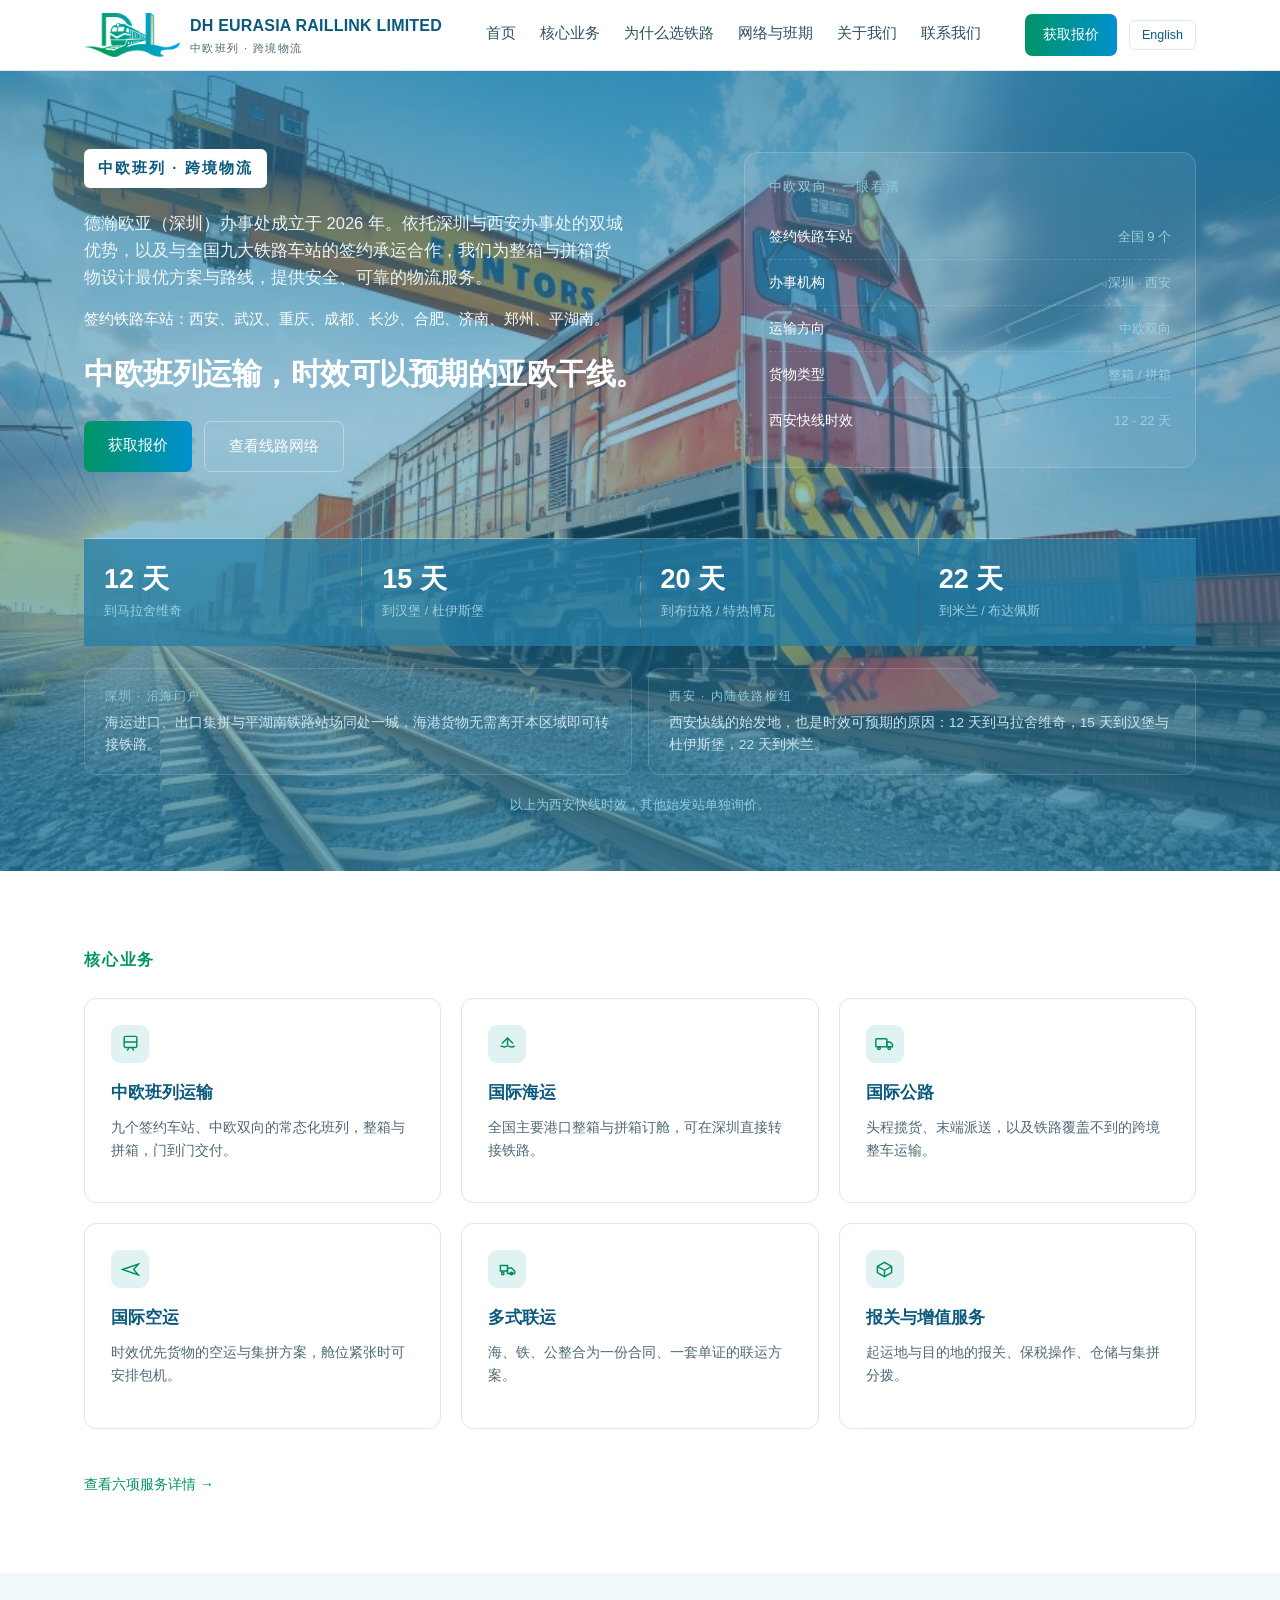
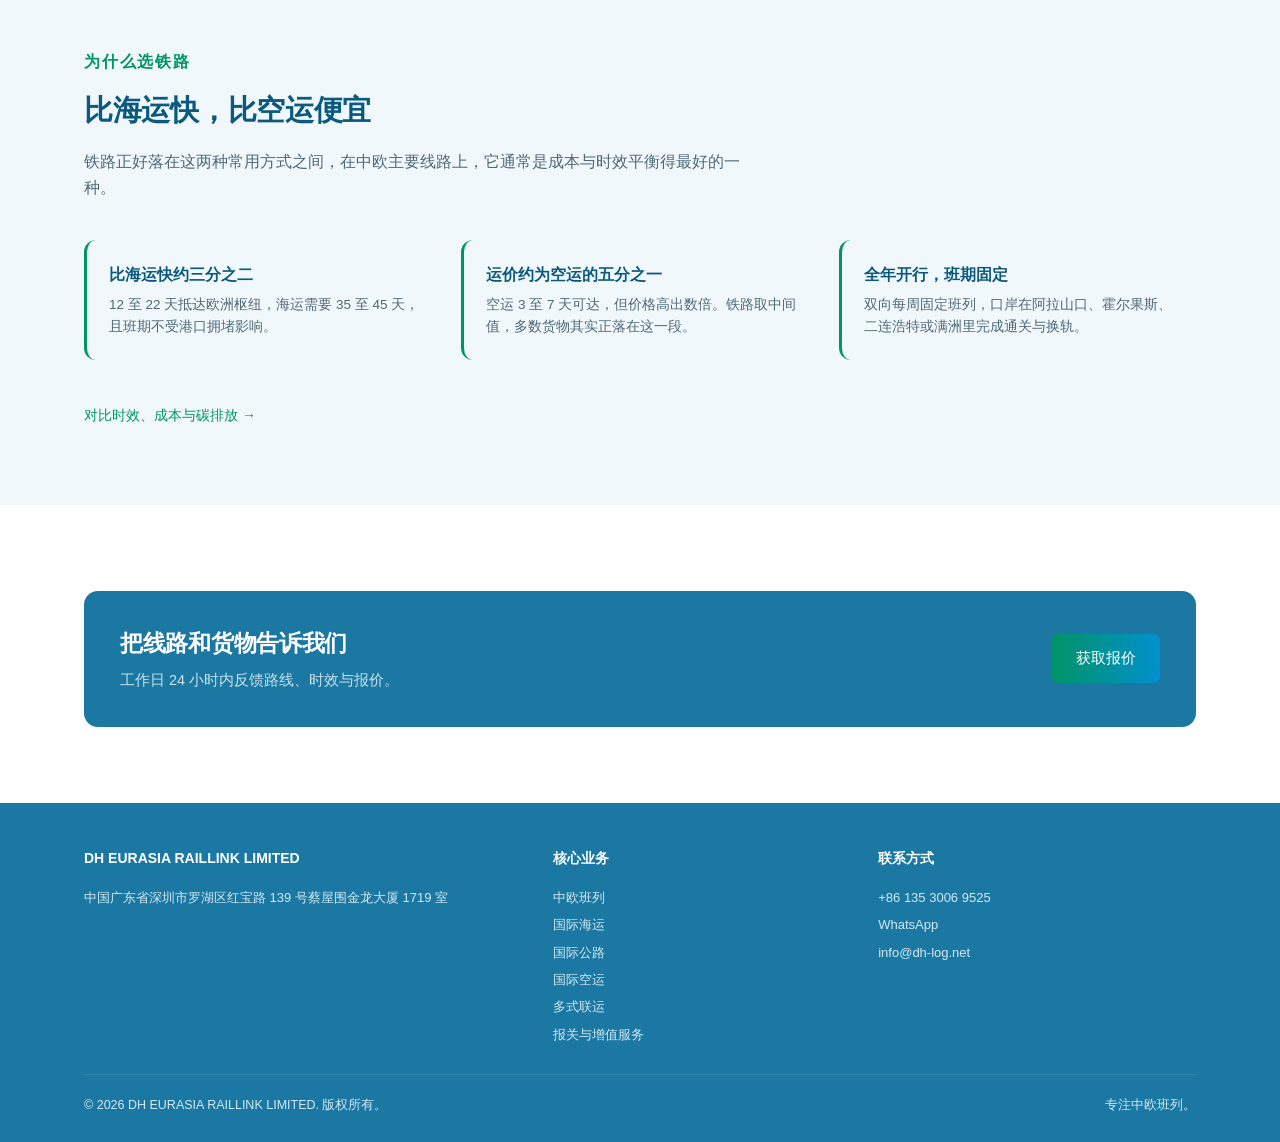
==== commit 624cb041: "fix: some issues" ====
--- a/zh/index.html
+++ b/zh/index.html
@@ -16,7 +16,7 @@
 <meta property="og:url" content="https://www.dh-log.net/zh/">
 <meta property="og:image" content="https://www.dh-log.net/assets/og.png">
 <meta property="og:locale" content="zh_CN">
-<meta name="theme-color" content="#0B5A7E">
+<meta name="theme-color" content="#1A78A2">
 <link rel="icon" type="image/svg+xml" href="data:image/svg+xml,%3Csvg xmlns='http://www.w3.org/2000/svg' viewBox='0 0 32 32'%3E%3Crect width='32' height='32' rx='7' fill='%23008C5C'/%3E%3Ctext x='16' y='21' font-family='Arial' font-size='13' font-weight='bold' fill='white' text-anchor='middle'%3EDH%3C/text%3E%3C/svg%3E">
 <link rel="icon" type="image/png" sizes="32x32" href="../assets/favicon-32.png">
 <link rel="apple-touch-icon" href="../assets/apple-touch-icon.png">
@@ -30,8 +30,8 @@
       <div class="menu" id="menu">
       <a href="index.html" class="active">首页</a>
       <a href="services.html">核心业务</a>
+      <a href="why-rail.html">为什么选铁路</a>
       <a href="network.html">网络与班期</a>
-      <a href="why-rail.html">为什么选铁路</a>
       <a href="about.html">关于我们</a>
       <a href="contact.html">联系我们</a>
       </div>
@@ -48,9 +48,10 @@
   <div class="wrap">
     <div class="hero-grid">
       <div>
-        <div class="eyebrow"><span>中欧班列 · 跨境物流</span><span class="eb-sub">德瀚欧亚（深圳）物流有限公司 · 深圳 &amp; 西安</span></div>
-        <h1>中欧班列运输，时效可以预期的亚欧干线</h1>
-        <p class="lead">公司成立于 2026 年，在深圳与西安设有办事处，是西安、武汉、重庆、成都、郑州、长沙、合肥、济南、平湖南九个中国铁路车站的签约承运商。整箱与拼箱中欧双向运输，西安快线 12 至 22 天抵达欧洲。</p>
+        <div class="eyebrow eyebrow-hero">中欧班列 · 跨境物流</div>
+        <p class="lead">德瀚欧亚（深圳）办事处成立于 2026 年。依托深圳与西安办事处的双城优势，以及与全国九大铁路车站的签约承运合作，我们为整箱与拼箱货物设计最优方案与路线，提供安全、可靠的物流服务。</p>
+        <p class="lead lead-stations">签约铁路车站：西安、武汉、重庆、成都、长沙、合肥、济南、郑州、平湖南。</p>
+        <h1 class="hero-tag">中欧班列运输，时效可以预期的亚欧干线。</h1>
         <div class="hero-btns">
           <a href="contact.html" class="btn-primary">获取报价</a>
           <a href="network.html" class="btn-ghost">查看线路网络</a>
@@ -66,18 +67,10 @@
       </div>
     </div>
     <div class="stats">
-      <div class="stat"><b>12</b><span>天到马拉舍维奇</span></div>
-      <div class="stat"><b>15</b><span>天到汉堡 / 杜伊斯堡</span></div>
-      <div class="stat"><b>20</b><span>天到布拉格 / 特热博瓦</span></div>
-      <div class="stat"><b>22</b><span>天到米兰 / 布达佩斯</span></div>
-    </div>
-    <div class="factband">
-      <div class="fact"><b>9</b><span>签约铁路车站</span></div>
-      <div class="fact"><b>2</b><span>深圳、西安双办公点</span></div>
-      <div class="fact"><b>整箱 / 拼箱</b><span>中欧双向</span></div>
-      <div class="fact"><b>2026</b><span>公司成立</span></div>
-      <div class="fact"><b>海港 + 铁路</b><span>一份合同到底</span></div>
-      <div class="fact"><b>每周</b><span>固定班期</span></div>
+      <div class="stat"><b>12 天</b><span>到马拉舍维奇</span></div>
+      <div class="stat"><b>15 天</b><span>到汉堡 / 杜伊斯堡</span></div>
+      <div class="stat"><b>20 天</b><span>到布拉格 / 特热博瓦</span></div>
+      <div class="stat"><b>22 天</b><span>到米兰 / 布达佩斯</span></div>
     </div>
     <div class="hubgrid">
       <div class="hub">
@@ -95,9 +88,7 @@
 
 <section id="services" class="anchor">
   <div class="wrap">
-    <div class="eyebrow-2">核心业务</div>
-    <h2>六种方式，接住你的每一票货</h2>
-    <p class="sec-lead">班列是干线，海运、公路、空运与多式联运围绕干线补位，所以你交给我们的是一段门到门运输，而不是单独一段铁路。</p>
+    <div class="eyebrow-2 eyebrow-solo">核心业务</div>
     <div class="cards">
       <div class="card"><div class="ic"><svg width="19" height="19" viewBox="0 0 24 24" fill="none" stroke="#008C5C" stroke-width="1.8"><rect x="4" y="3" width="16" height="14" rx="2"/><path d="M4 10h16M8 21l2-4M16 21l-2-4"/></svg></div><h3><a href="services.html#rail">中欧班列运输</a></h3><p>九个签约车站、中欧双向的常态化班列，整箱与拼箱，门到门交付。</p></div>
       <div class="card"><div class="ic"><svg width="19" height="19" viewBox="0 0 24 24" fill="none" stroke="#008C5C" stroke-width="1.8"><path d="M3 15c2 0 3 1.5 5 1.5S10 15 12 15s3 1.5 5 1.5S21 15 21 15"/><path d="M5 12l7-7 7 7"/><path d="M12 5v9"/></svg></div><h3><a href="services.html#ocean">国际海运</a></h3><p>全国主要港口整箱与拼箱订舱，可在深圳直接转接铁路。</p></div>
--- a/assets/site.css
+++ b/assets/site.css
@@ -1,6 +1,6 @@
 :root{
   /* palette taken from the logo: green #009D6B -> teal #00A1B1 -> blue #00A2E9 */
-  --navy:#0B5A7E; --navy-2:#11709A; --ink:#0E2433; --muted:#4E6876;
+  --navy:#0B5A7E; --navy-2:#11709A; --band:#1A78A2; --band-2:#2289B5; --ink:#0E2433; --muted:#4E6876;
   --line:#DAE8EF; --bg:#FFFFFF; --soft:#F1F8FB;
   --accent:#009466; --accent-2:#0090CF; --accent-soft:#E0F2F2; --green:#009D6B;
   --grad:linear-gradient(90deg,var(--accent) 0%,var(--accent-2) 100%);
@@ -37,11 +37,11 @@
 .slogan .stxt{font-size:19px;line-height:1.7;color:var(--navy);font-weight:600;letter-spacing:1px;max-width:840px;margin:0 auto}
 @media(max-width:600px){.slogan{padding:22px 0 20px}.slogan .stxt{font-size:16px}}
 
-.hero{background:linear-gradient(180deg,rgba(11,90,126,.82) 0%,rgba(11,90,126,.6) 45%,rgba(17,112,154,.8) 100%),url(hero-rail.jpg) center 60%/cover no-repeat;color:#fff;padding:78px 0 56px;position:relative;overflow:hidden}
+.hero{background:linear-gradient(180deg,rgba(26,120,162,.7) 0%,rgba(26,120,162,.45) 45%,rgba(34,137,181,.66) 100%),url(hero-rail.jpg) center 60%/cover no-repeat;color:#fff;padding:78px 0 56px;position:relative;overflow:hidden}
 .hero:before{content:"";position:absolute;right:-140px;top:-80px;width:540px;height:540px;
   border:1px solid rgba(255,255,255,.07);border-radius:50%}
 .hero-grid{display:grid;grid-template-columns:1.15fr .85fr;gap:48px;align-items:center;position:relative;z-index:2}
-.eyebrow{font-size:12.5px;letter-spacing:2.4px;color:#8CCFE0;margin-bottom:18px}
+.eyebrow{font-size:16px;letter-spacing:2px;color:#BFE6F2;margin-bottom:18px;font-weight:700}
 h1{font-size:40px;line-height:1.22;font-weight:600;margin-bottom:20px;letter-spacing:-.5px}
 .hero p.lead{font-size:16.5px;color:#CBE3EE;max-width:540px;margin-bottom:30px}
 .hero-btns{display:flex;gap:12px;flex-wrap:wrap}
@@ -59,7 +59,7 @@
 .rrow em{font-style:normal;color:#9DCFE0;font-size:13px;text-align:right}
 .stats{display:grid;grid-template-columns:repeat(4,1fr);gap:1px;background:rgba(255,255,255,.14);
   margin-top:66px;border-top:1px solid rgba(255,255,255,.14)}
-.stat{background:rgba(11,90,126,.82);padding:24px 20px}
+.stat{background:rgba(26,120,162,.72);padding:24px 20px}
 .stat b{display:block;font-size:27px;font-weight:600;color:#fff;line-height:1.2}
 .stat span{font-size:12.5px;color:#9DCFE0;display:block;margin-top:6px}
 .hero-note{text-align:center;color:#8CCFE0;font-size:12.5px;margin-top:20px}
@@ -79,7 +79,7 @@
 section{padding:76px 0}
 section.anchor{scroll-margin-top:70px}
 .soft{background:var(--soft)}
-.eyebrow-2{font-size:12.5px;letter-spacing:2.2px;color:var(--accent);margin-bottom:12px;font-weight:500}
+.eyebrow-2{font-size:16px;letter-spacing:1.8px;color:var(--accent);margin-bottom:12px;font-weight:700}
 h2{font-size:29px;font-weight:600;letter-spacing:-.3px;margin-bottom:14px;color:var(--navy)}
 .sec-lead{color:var(--muted);font-size:15.5px;max-width:680px;margin-bottom:40px}
 .sub-head{font-size:17px;font-weight:600;color:var(--navy);margin:42px 0 14px}
@@ -96,7 +96,7 @@
   border-radius:50%;background:var(--accent)}
 
 table{width:100%;border-collapse:collapse;font-size:14.5px;margin-bottom:26px}
-th{background:var(--navy);color:#fff;text-align:left;padding:13px 16px;font-weight:500;font-size:13.5px}
+th{background:var(--band);color:#fff;text-align:left;padding:13px 16px;font-weight:500;font-size:13.5px}
 td{padding:13px 16px;border-bottom:1px solid var(--line);color:var(--muted)}
 tbody tr:nth-child(even){background:var(--soft)}
 tbody tr:first-child td{color:var(--ink);font-weight:500}
@@ -113,8 +113,8 @@
 .corr p{font-size:13.5px;color:var(--muted)}
 
 .green-sec{background:#EDF7F3}
-.green-sec .panel{background:var(--navy);color:#fff;border-radius:12px;padding:28px}
-.green-sec .panel h3{font-size:17px;font-weight:600;margin-bottom:10px}
+.green-sec .panel{background:var(--band);color:#fff;border-radius:12px;padding:28px}
+.green-sec .panel h3{font-size:17px;font-weight:600;margin-bottom:10px;color:#fff}
 .green-sec .panel p{font-size:14px;color:#B8D9E8;margin-bottom:16px}
 .gpanel ul li{font-size:13.5px;color:#D3E7F0;padding:7px 0 7px 18px;position:relative}
 .gpanel ul li:before{content:"";position:absolute;left:0;top:14px;width:6px;height:6px;
@@ -152,6 +152,10 @@
 
 .contact{display:grid;grid-template-columns:1fr 1fr;gap:44px}
 .contact dl{display:grid;grid-template-columns:repeat(2,minmax(0,1fr));gap:10px 20px;font-size:14.5px}
+.contact dl.clist{display:block;margin-top:18px;border-top:1px solid var(--line)}
+.contact dl.clist>div{padding:16px 0;border-bottom:1px solid var(--line)}
+.contact dl.clist dt{font-size:12px;letter-spacing:1.2px;text-transform:uppercase;font-weight:600;color:var(--accent);margin-bottom:5px}
+.contact dl.clist dd{line-height:1.6}
 .contact dt{color:var(--muted)}
 .contact dd{color:var(--ink)}
 .contact dd a{color:var(--accent)}
@@ -159,7 +163,7 @@
 .info-box h4{font-size:15px;font-weight:600;color:var(--navy);margin-bottom:14px}
 .info-box p{font-size:14px;color:var(--muted);margin-bottom:8px}
 
-footer{background:var(--navy);color:#9DCFE0;padding:44px 0 26px;font-size:13.5px}
+footer{background:var(--band);color:#D3EAF4;padding:44px 0 26px;font-size:13.5px}
 footer .fgrid{display:grid;grid-template-columns:1.4fr 1fr 1fr;gap:36px;padding-bottom:26px;border-bottom:1px solid rgba(255,255,255,.1)}
 footer h5{color:#fff;font-size:14px;font-weight:600;margin-bottom:14px}
 footer p,footer li{font-size:13px;padding:3px 0}
@@ -192,13 +196,13 @@
 
 /* ---- multi-page additions ---- */
 .nav a.active{color:var(--accent);border-color:var(--accent)}
-.pagehero{background:linear-gradient(180deg,var(--navy) 0%,var(--navy-2) 100%);color:#fff;
+.pagehero{background:linear-gradient(180deg,var(--band) 0%,var(--band-2) 100%);color:#fff;
   padding:58px 0 54px;position:relative;overflow:hidden}
 .pagehero:before{content:"";position:absolute;right:-160px;top:-120px;width:520px;height:520px;
   border:1px solid rgba(255,255,255,.07);border-radius:50%}
 .pagehero .wrap{position:relative;z-index:2}
-.ph-services{background:linear-gradient(90deg,rgba(11,90,126,.9) 0%,rgba(11,90,126,.72) 55%,rgba(17,112,154,.4) 100%),url(bg-services.jpg) center/cover no-repeat}
-.ph-network{background:linear-gradient(90deg,rgba(11,90,126,.9) 0%,rgba(11,90,126,.72) 55%,rgba(17,112,154,.4) 100%),url(bg-network.jpg) center 70%/cover no-repeat}
+.ph-services{background:linear-gradient(90deg,rgba(26,120,162,.84) 0%,rgba(26,120,162,.62) 55%,rgba(34,137,181,.3) 100%),url(bg-services.jpg) center/cover no-repeat}
+.ph-network{background:linear-gradient(90deg,rgba(26,120,162,.84) 0%,rgba(26,120,162,.62) 55%,rgba(34,137,181,.3) 100%),url(bg-network.jpg) center 70%/cover no-repeat}
 .pagehero h1{font-size:34px;max-width:820px;margin-bottom:16px}
 .pagehero p{font-size:16px;color:#CBE3EE;max-width:660px}
 .bc{font-size:12.5px;color:#8CCFE0;margin-bottom:18px;letter-spacing:.3px}
@@ -218,7 +222,7 @@
 .linkmore{color:var(--accent);font-size:14px;font-weight:500;display:inline-block;margin-top:16px}
 .linkmore:hover{text-decoration:underline}
 
-.ctaband{background:var(--navy);border-radius:14px;padding:34px 36px;display:flex;
+.ctaband{background:var(--band);border-radius:14px;padding:34px 36px;display:flex;
   justify-content:space-between;align-items:center;gap:26px;flex-wrap:wrap;margin-top:10px}
 .ctaband h2{color:#fff;font-size:23px;margin:0}
 .ctaband p{color:#CBE3EE;font-size:14.5px;margin-top:6px}
@@ -263,3 +267,25 @@
 }
 .svcrow{scroll-margin-top:88px}
 @media(max-width:400px){.logo{font-size:11.5px;gap:6px}.logomark{height:24px}}
+
+/* ---- round 2 ---- */
+.eyebrow-hero{display:inline-block;background:#fff;color:var(--navy);font-size:15px;letter-spacing:2px;padding:7px 14px;border-radius:6px;margin-bottom:22px}
+.hero p.lead{color:#EAF5FA}
+.hero p.lead-stations{font-size:15px;margin-top:-14px;margin-bottom:24px;color:#fff;font-weight:500}
+.hero h1.hero-tag{font-size:30px;margin-bottom:28px}
+.eyebrow-solo{margin-bottom:24px}
+.eyebrow-main{font-size:21px;letter-spacing:1.4px;font-weight:800}
+h2.h2-sub{font-size:21px;line-height:1.4}
+h1.eyebrow{font-size:18px;line-height:1.5;letter-spacing:2px;font-weight:700;max-width:none;margin-bottom:16px}
+.ph-network h1{font-size:24px;color:rgba(255,255,255,.82);margin-bottom:12px}
+.ph-network p{font-size:14.5px;color:rgba(203,227,238,.82)}
+.logowrap.logo-plain{background:none;border:0;border-radius:0;padding:0}
+sub{font-size:.72em;line-height:0;vertical-align:-.25em}
+@media(max-width:640px){
+  .hero h1.hero-tag{font-size:24px}
+  .eyebrow-hero{font-size:13px}
+  .eyebrow,.eyebrow-2{font-size:14px;letter-spacing:1.5px}
+  h1.eyebrow{font-size:16px}
+  .eyebrow-main{font-size:18px}
+  .ph-network h1{font-size:20px}
+}
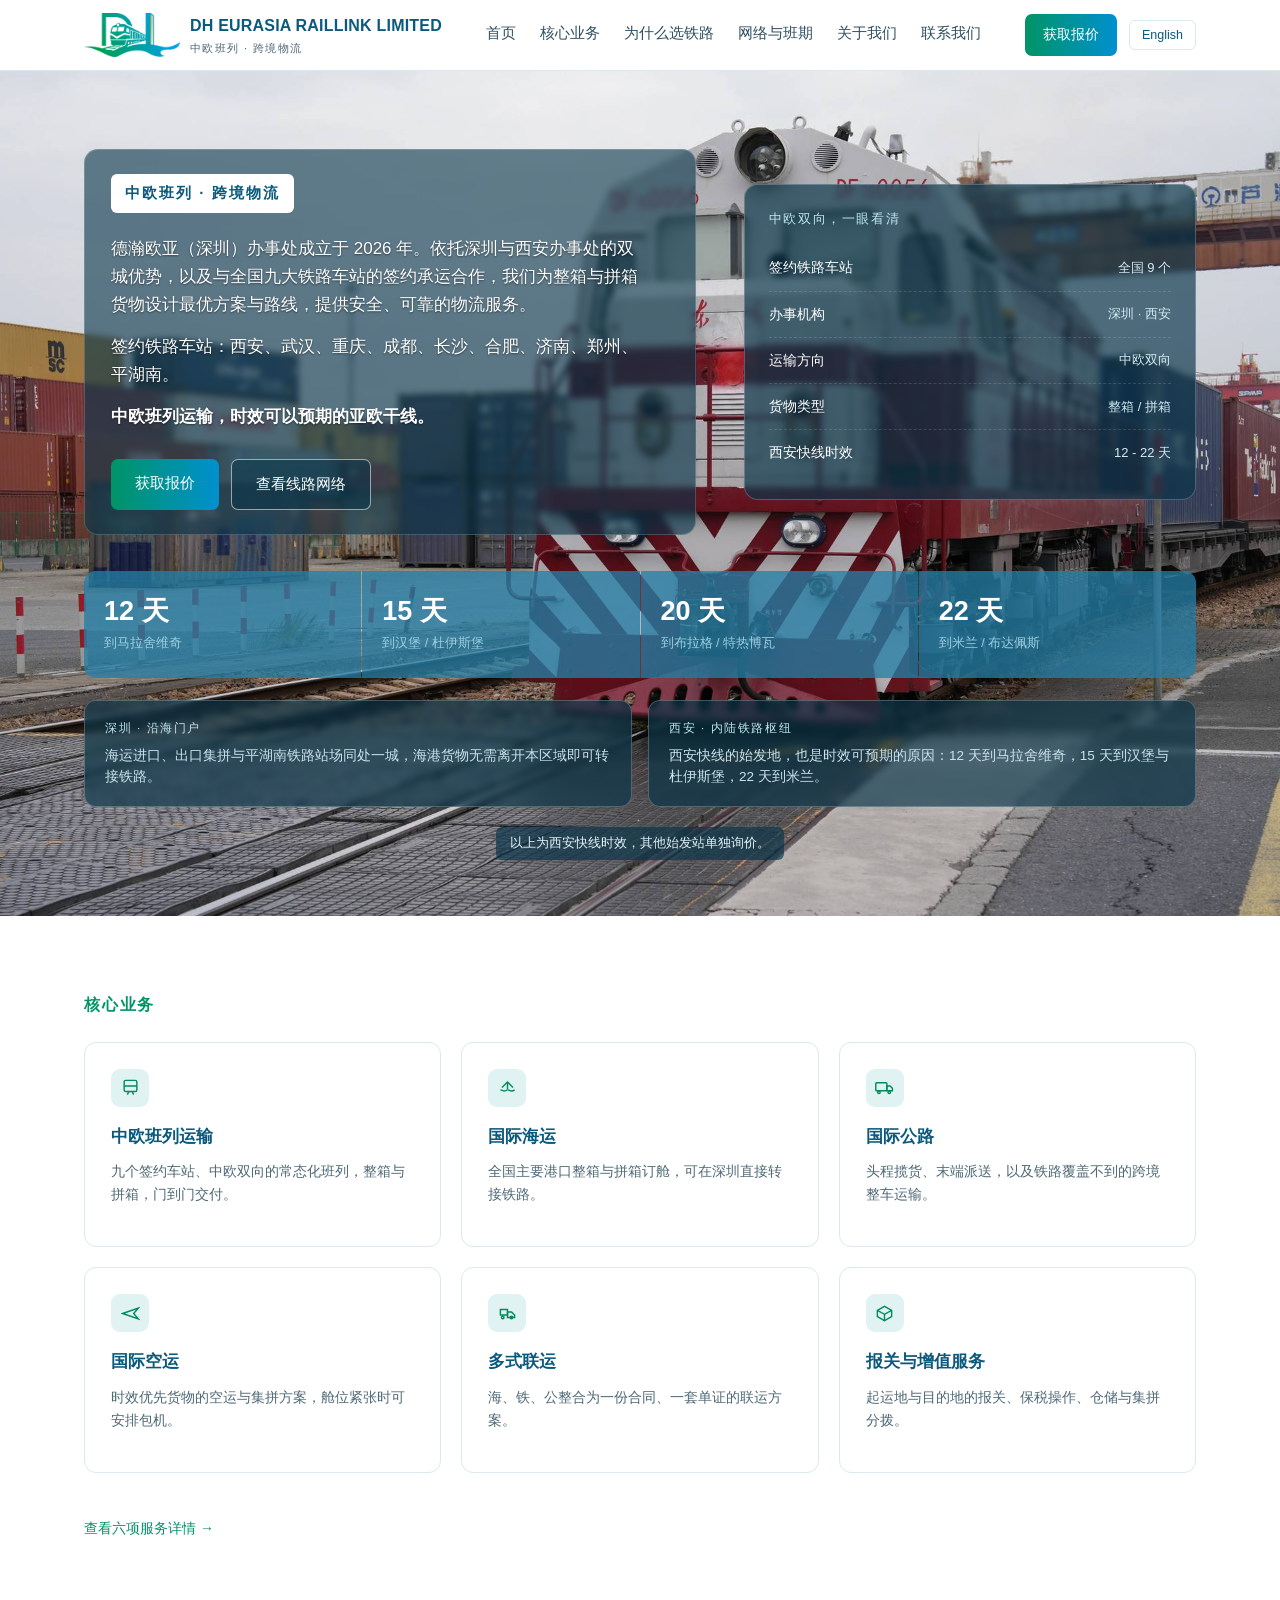
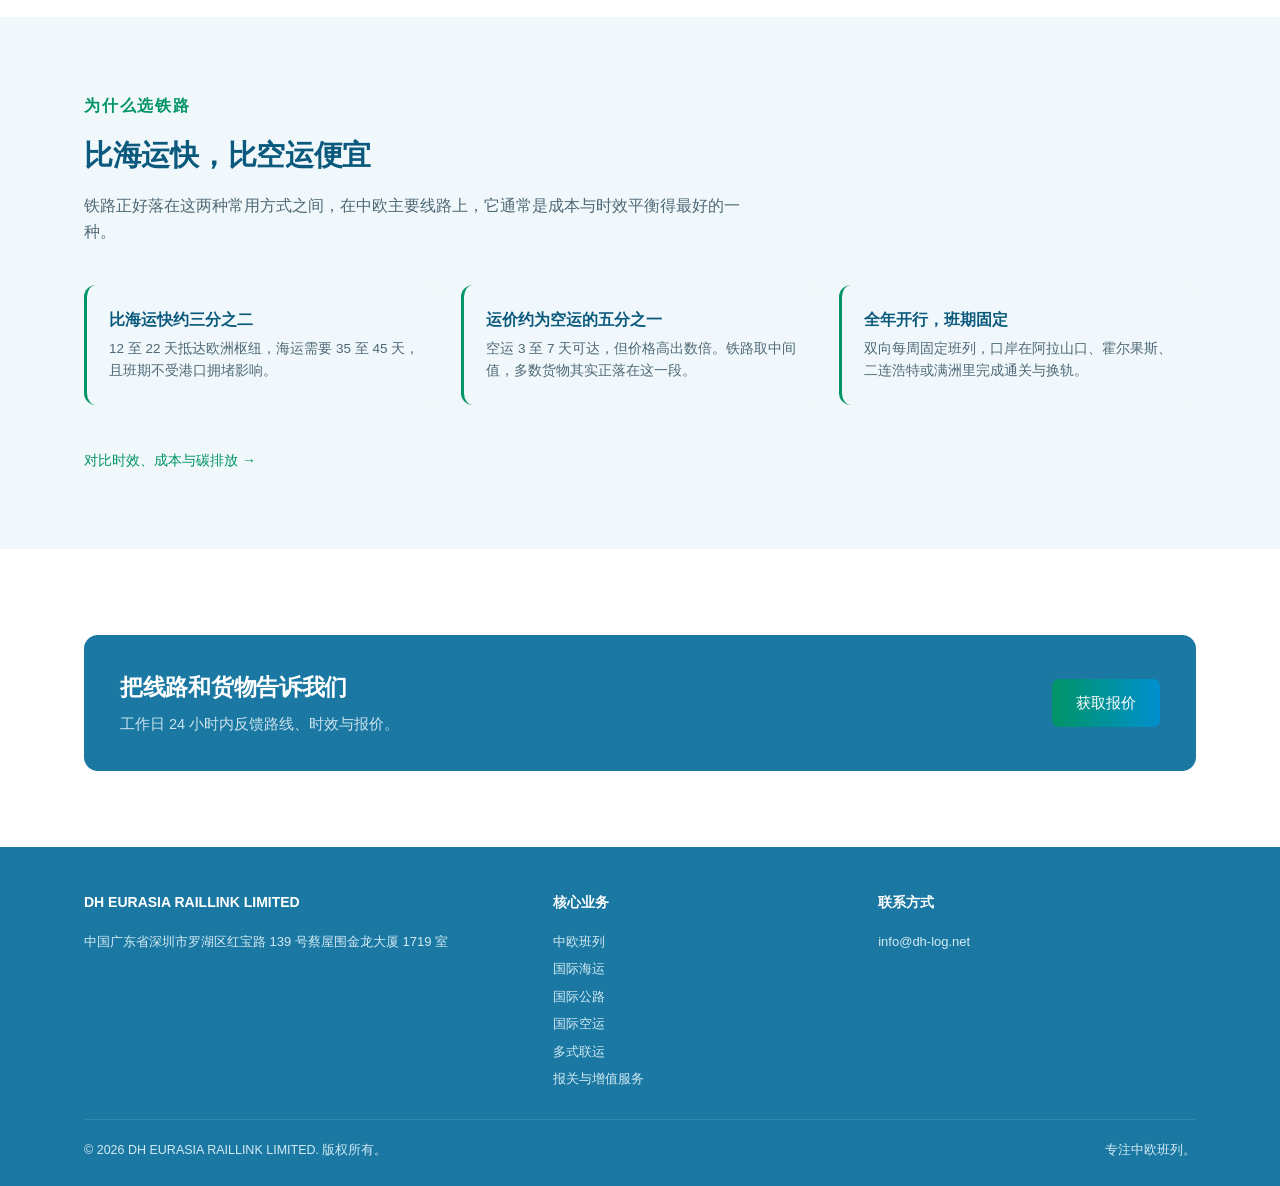
==== commit 8c80148f: "fix: some issues" ====
--- a/zh/index.html
+++ b/zh/index.html
@@ -20,6 +20,8 @@
 <link rel="icon" type="image/svg+xml" href="data:image/svg+xml,%3Csvg xmlns='http://www.w3.org/2000/svg' viewBox='0 0 32 32'%3E%3Crect width='32' height='32' rx='7' fill='%23008C5C'/%3E%3Ctext x='16' y='21' font-family='Arial' font-size='13' font-weight='bold' fill='white' text-anchor='middle'%3EDH%3C/text%3E%3C/svg%3E">
 <link rel="icon" type="image/png" sizes="32x32" href="../assets/favicon-32.png">
 <link rel="apple-touch-icon" href="../assets/apple-touch-icon.png">
+<link rel="preload" as="image" href="../assets/hero-rail.jpg" media="(min-width:641px)" fetchpriority="high">
+<link rel="preload" as="image" href="../assets/hero-rail-m.jpg" media="(max-width:640px)" fetchpriority="high">
 <link rel="stylesheet" href="../assets/site.css">
 </head>
 <body>
@@ -146,8 +148,6 @@
       </div>
       <div>
         <h5>联系方式</h5>
-        <p><a href="tel:+8613530069525">+86 135 3006 9525</a></p>
-        <p><a href="https://wa.me/8613530069525" target="_blank" rel="noopener">WhatsApp</a></p>
         <p><a href="mailto:info@dh-log.net">info@dh-log.net</a></p>
       </div>
     </div>
--- a/assets/site.css
+++ b/assets/site.css
@@ -37,7 +37,7 @@
 .slogan .stxt{font-size:19px;line-height:1.7;color:var(--navy);font-weight:600;letter-spacing:1px;max-width:840px;margin:0 auto}
 @media(max-width:600px){.slogan{padding:22px 0 20px}.slogan .stxt{font-size:16px}}
 
-.hero{background:linear-gradient(180deg,rgba(26,120,162,.7) 0%,rgba(26,120,162,.45) 45%,rgba(34,137,181,.66) 100%),url(hero-rail.jpg) center 60%/cover no-repeat;color:#fff;padding:78px 0 56px;position:relative;overflow:hidden}
+.hero{background:url(hero-rail.jpg) center 60%/cover no-repeat;color:#fff;padding:78px 0 56px;position:relative;overflow:hidden}
 .hero:before{content:"";position:absolute;right:-140px;top:-80px;width:540px;height:540px;
   border:1px solid rgba(255,255,255,.07);border-radius:50%}
 .hero-grid{display:grid;grid-template-columns:1.15fr .85fr;gap:48px;align-items:center;position:relative;z-index:2}
@@ -58,7 +58,7 @@
 .rrow b{font-weight:500}
 .rrow em{font-style:normal;color:#9DCFE0;font-size:13px;text-align:right}
 .stats{display:grid;grid-template-columns:repeat(4,1fr);gap:1px;background:rgba(255,255,255,.14);
-  margin-top:66px;border-top:1px solid rgba(255,255,255,.14)}
+  margin-top:36px;border-top:1px solid rgba(255,255,255,.14)}
 .stat{background:rgba(26,120,162,.72);padding:24px 20px}
 .stat b{display:block;font-size:27px;font-weight:600;color:#fff;line-height:1.2}
 .stat span{font-size:12.5px;color:#9DCFE0;display:block;margin-top:6px}
@@ -270,22 +270,35 @@
 
 /* ---- round 2 ---- */
 .eyebrow-hero{display:inline-block;background:#fff;color:var(--navy);font-size:15px;letter-spacing:2px;padding:7px 14px;border-radius:6px;margin-bottom:22px}
-.hero p.lead{color:#EAF5FA}
-.hero p.lead-stations{font-size:15px;margin-top:-14px;margin-bottom:24px;color:#fff;font-weight:500}
-.hero h1.hero-tag{font-size:30px;margin-bottom:28px}
+.hero p.lead{color:#fff;font-size:17px;line-height:1.65}
+.hero p.lead,.hero h1.hero-tag{text-shadow:0 1px 3px rgba(0,0,0,.75),0 0 14px rgba(0,0,0,.45)}
+.hero p.lead-stations{margin-top:-16px;margin-bottom:14px}
+.hero h1.hero-tag{font-size:17px;line-height:1.65;font-weight:700;letter-spacing:0;max-width:540px;margin-bottom:28px}
 .eyebrow-solo{margin-bottom:24px}
 .eyebrow-main{font-size:21px;letter-spacing:1.4px;font-weight:800}
 h2.h2-sub{font-size:21px;line-height:1.4}
 h1.eyebrow{font-size:18px;line-height:1.5;letter-spacing:2px;font-weight:700;max-width:none;margin-bottom:16px}
 .ph-network h1{font-size:24px;color:rgba(255,255,255,.82);margin-bottom:12px}
 .ph-network p{font-size:14.5px;color:rgba(203,227,238,.82)}
-.logowrap.logo-plain{background:none;border:0;border-radius:0;padding:0}
+.logowrap.logo-plain{background:none;border:0;border-radius:0;padding:0;display:flex;justify-content:center;align-items:center;height:100%}
 sub{font-size:.72em;line-height:0;vertical-align:-.25em}
 @media(max-width:640px){
-  .hero h1.hero-tag{font-size:24px}
   .eyebrow-hero{font-size:13px}
   .eyebrow,.eyebrow-2{font-size:14px;letter-spacing:1.5px}
   h1.eyebrow{font-size:16px}
   .eyebrow-main{font-size:18px}
   .ph-network h1{font-size:20px}
 }
+/* hero has no tint over the photo, so the cards on it carry their own dark background */
+.hero .route-card,.hero .hub{background:rgba(8,52,74,.66);border-color:rgba(255,255,255,.22);-webkit-backdrop-filter:blur(3px);backdrop-filter:blur(3px)}
+.hero .route-card h4,.hero .hub h5{color:#BFE6F2}
+.hero .rrow em{color:#D3EAF4}
+.hero .btn-ghost{background:rgba(8,52,74,.55);border-color:rgba(255,255,255,.55)}
+.hero .btn-ghost:hover{background:rgba(8,52,74,.75)}
+.hero-note{display:table;margin:20px auto 0;padding:6px 14px;border-radius:6px;background:rgba(8,52,74,.66);color:#E3F2F8}
+.hero-grid>div:first-child{background:rgba(8,52,74,.6);border:1px solid rgba(255,255,255,.18);border-radius:14px;padding:24px 26px;-webkit-backdrop-filter:blur(3px);backdrop-filter:blur(3px)}
+.hero p.lead,.hero h1.hero-tag{text-shadow:0 1px 2px rgba(0,0,0,.5)}
+@media(max-width:640px){.hero-grid>div:first-child{padding:20px 18px}}
+/* round the outer corners of the stats row: first and last stat on desktop, top and bottom when stacked on phones */
+.stats{border-radius:12px;overflow:hidden;border-top:0}
+@media(max-width:640px){.hero{background-image:url(hero-rail-m.jpg)}}
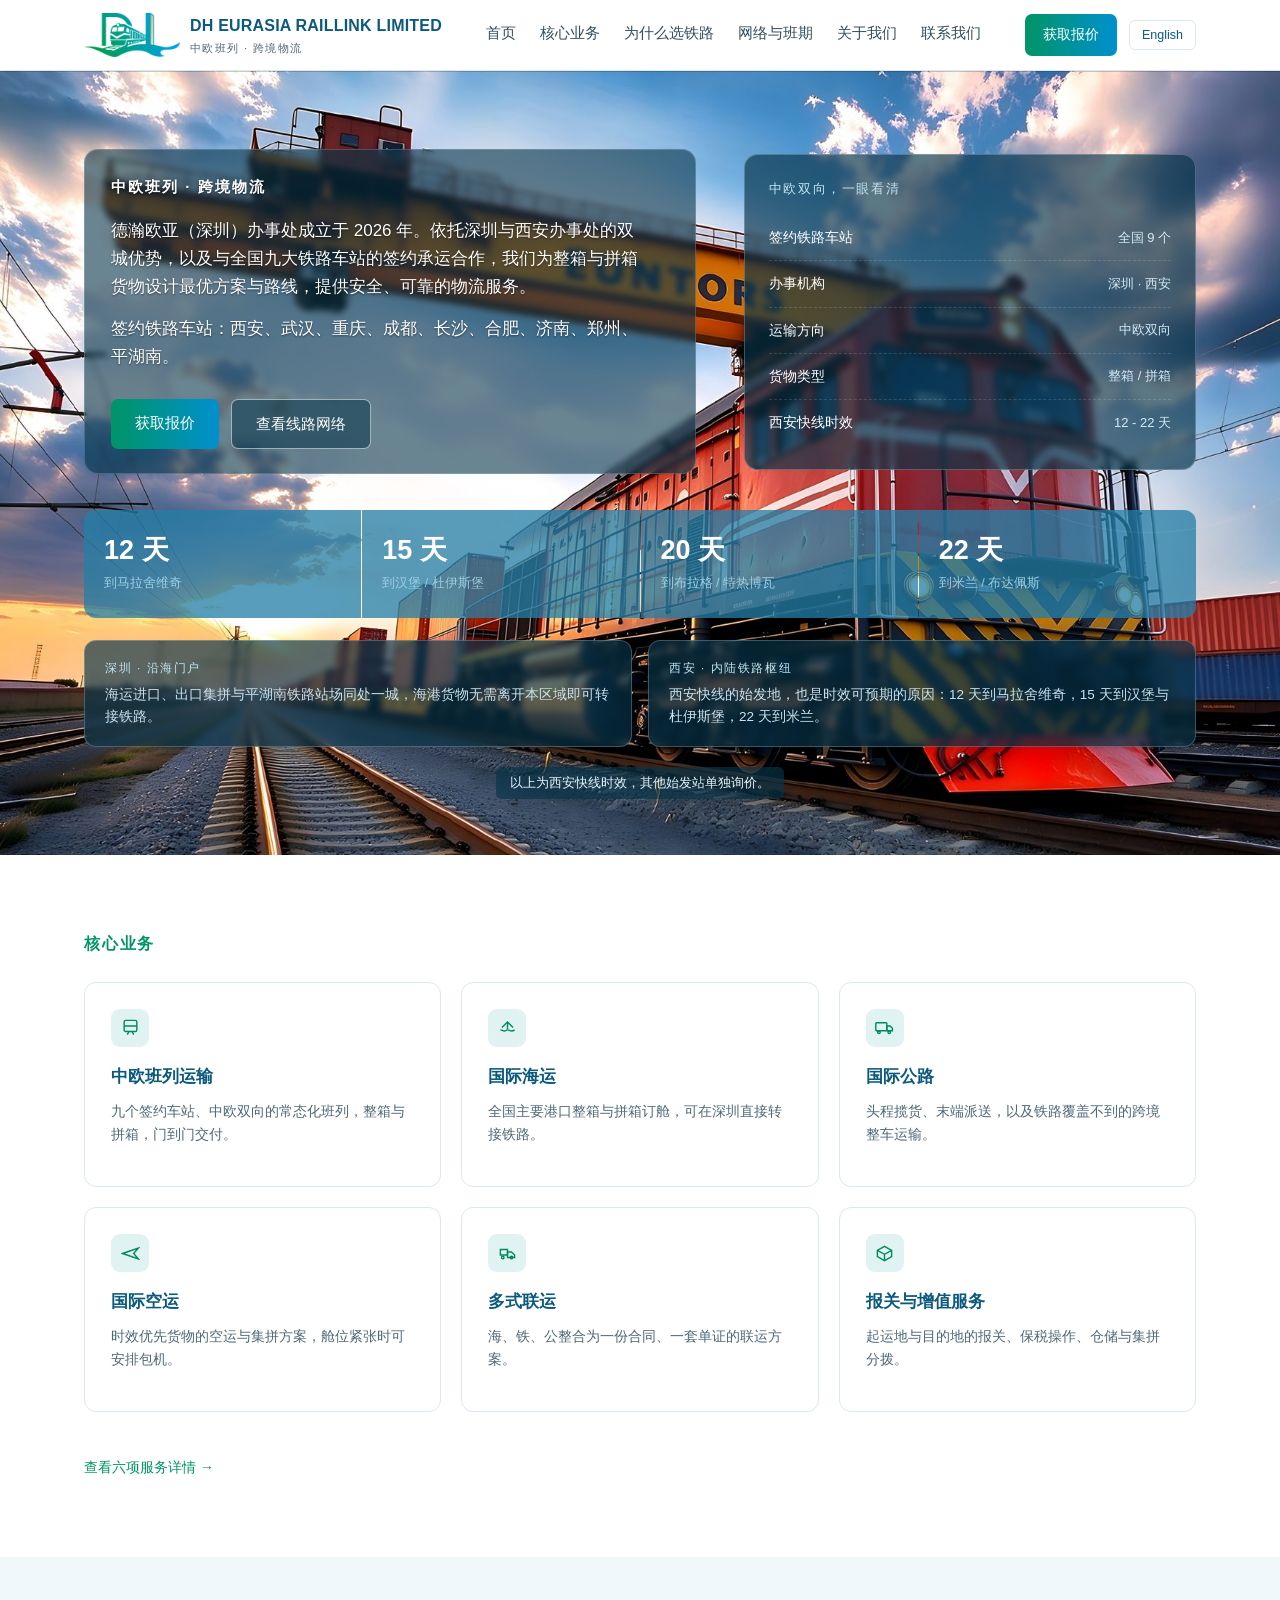
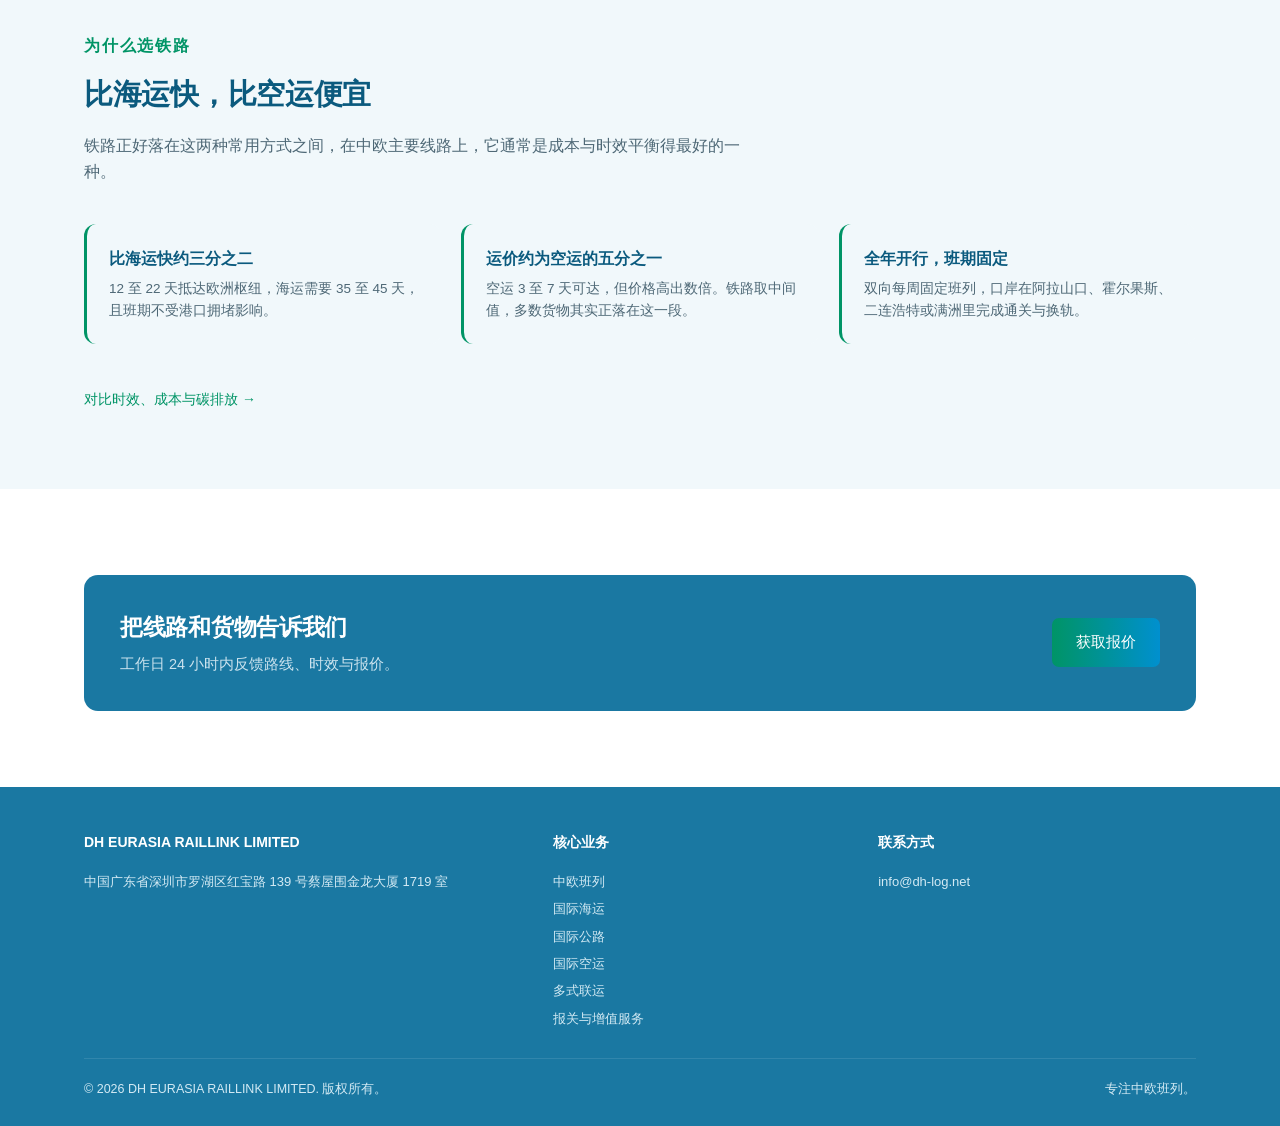
==== commit dc76f269: "fix: some issues" ====
--- a/zh/index.html
+++ b/zh/index.html
@@ -20,8 +20,7 @@
 <link rel="icon" type="image/svg+xml" href="data:image/svg+xml,%3Csvg xmlns='http://www.w3.org/2000/svg' viewBox='0 0 32 32'%3E%3Crect width='32' height='32' rx='7' fill='%23008C5C'/%3E%3Ctext x='16' y='21' font-family='Arial' font-size='13' font-weight='bold' fill='white' text-anchor='middle'%3EDH%3C/text%3E%3C/svg%3E">
 <link rel="icon" type="image/png" sizes="32x32" href="../assets/favicon-32.png">
 <link rel="apple-touch-icon" href="../assets/apple-touch-icon.png">
-<link rel="preload" as="image" href="../assets/hero-rail.jpg" media="(min-width:641px)" fetchpriority="high">
-<link rel="preload" as="image" href="../assets/hero-rail-m.jpg" media="(max-width:640px)" fetchpriority="high">
+<link rel="preload" as="image" href="../assets/home.jpg" fetchpriority="high">
 <link rel="stylesheet" href="../assets/site.css">
 </head>
 <body>
@@ -47,13 +46,13 @@
 </header>
 
 <section class="hero" id="top">
+  <div class="hero-m"><div class="wrap"><div class="eyebrow eyebrow-hero">中欧班列 · 跨境物流</div></div></div>
   <div class="wrap">
     <div class="hero-grid">
       <div>
-        <div class="eyebrow eyebrow-hero">中欧班列 · 跨境物流</div>
+        <h1 class="eyebrow eyebrow-hero">中欧班列 · 跨境物流</h1>
         <p class="lead">德瀚欧亚（深圳）办事处成立于 2026 年。依托深圳与西安办事处的双城优势，以及与全国九大铁路车站的签约承运合作，我们为整箱与拼箱货物设计最优方案与路线，提供安全、可靠的物流服务。</p>
         <p class="lead lead-stations">签约铁路车站：西安、武汉、重庆、成都、长沙、合肥、济南、郑州、平湖南。</p>
-        <h1 class="hero-tag">中欧班列运输，时效可以预期的亚欧干线。</h1>
         <div class="hero-btns">
           <a href="contact.html" class="btn-primary">获取报价</a>
           <a href="network.html" class="btn-ghost">查看线路网络</a>
--- a/assets/site.css
+++ b/assets/site.css
@@ -37,7 +37,8 @@
 .slogan .stxt{font-size:19px;line-height:1.7;color:var(--navy);font-weight:600;letter-spacing:1px;max-width:840px;margin:0 auto}
 @media(max-width:600px){.slogan{padding:22px 0 20px}.slogan .stxt{font-size:16px}}
 
-.hero{background:url(hero-rail.jpg) center 60%/cover no-repeat;color:#fff;padding:78px 0 56px;position:relative;overflow:hidden}
+.hero{background:url(home.jpg) center 60%/cover no-repeat;color:#fff;padding:78px 0 56px;position:relative;overflow:hidden}
+.hero-m{display:none}
 .hero:before{content:"";position:absolute;right:-140px;top:-80px;width:540px;height:540px;
   border:1px solid rgba(255,255,255,.07);border-radius:50%}
 .hero-grid{display:grid;grid-template-columns:1.15fr .85fr;gap:48px;align-items:center;position:relative;z-index:2}
@@ -201,8 +202,8 @@
 .pagehero:before{content:"";position:absolute;right:-160px;top:-120px;width:520px;height:520px;
   border:1px solid rgba(255,255,255,.07);border-radius:50%}
 .pagehero .wrap{position:relative;z-index:2}
-.ph-services{background:linear-gradient(90deg,rgba(26,120,162,.84) 0%,rgba(26,120,162,.62) 55%,rgba(34,137,181,.3) 100%),url(bg-services.jpg) center/cover no-repeat}
-.ph-network{background:linear-gradient(90deg,rgba(26,120,162,.84) 0%,rgba(26,120,162,.62) 55%,rgba(34,137,181,.3) 100%),url(bg-network.jpg) center 70%/cover no-repeat}
+.ph-services{background:url(bg-services.jpg) center/cover no-repeat}
+.ph-network{background:url(bg-network.jpg) center 70%/cover no-repeat}
 .pagehero h1{font-size:34px;max-width:820px;margin-bottom:16px}
 .pagehero p{font-size:16px;color:#CBE3EE;max-width:660px}
 .bc{font-size:12.5px;color:#8CCFE0;margin-bottom:18px;letter-spacing:.3px}
@@ -301,4 +302,53 @@
 @media(max-width:640px){.hero-grid>div:first-child{padding:20px 18px}}
 /* round the outer corners of the stats row: first and last stat on desktop, top and bottom when stacked on phones */
 .stats{border-radius:12px;overflow:hidden;border-top:0}
-@media(max-width:640px){.hero{background-image:url(hero-rail-m.jpg)}}
+@media(max-width:640px){
+  /* photo sits in a short banner like the services/network page heroes, so the
+     whole picture shows instead of being cropped behind the tall hero content */
+  .hero{background-image:none;color:var(--ink);padding:0 0 44px}
+  .hero:before{display:none}
+  .hero-m{display:block;background:url(home-m.jpg) center 60%/cover no-repeat;padding:58px 0 50px;margin-bottom:26px}
+  .hero-grid .eyebrow-hero{display:none}
+  .hero-m .eyebrow-hero{margin-bottom:0}
+  .hero p.lead{color:var(--muted);font-size:15.5px;margin-bottom:16px}
+  .hero p.lead-stations{margin-top:0;margin-bottom:18px}
+  .hero h1.hero-tag{color:var(--band);font-size:20px;line-height:1.4;margin-bottom:22px}
+  .hero p.lead,.hero h1.hero-tag{text-shadow:none}
+  .hero .route-card{background:var(--soft);border:1px solid var(--line);-webkit-backdrop-filter:none;backdrop-filter:none}
+  .hero .route-card h4{color:var(--band)}
+  .hero .rrow{border-bottom-color:var(--line)}
+  .hero .rrow em{color:var(--accent)}
+  .hero .btn-ghost{background:transparent;border-color:var(--band);color:var(--band)}
+  .hero .btn-ghost:hover{background:var(--soft)}
+  .hero .stats{grid-template-columns:1fr 1fr;background:var(--line);border:1px solid var(--line);margin-top:26px}
+  .hero .stat{background:var(--soft);padding:14px 16px}
+  .hero .stat b{color:var(--band);font-size:22px}
+  .hero .stat span{font-size:12px;line-height:1.4}
+  .hero .stat span{color:var(--muted)}
+  .hero .hub{background:#fff;border:1px solid var(--line);-webkit-backdrop-filter:none;backdrop-filter:none}
+  .hero .hub h5{color:var(--accent)}
+  .hero .hub p{color:var(--muted)}
+  .hero-note{display:block;text-align:left;background:var(--accent-soft);color:var(--muted);border-left:3px solid var(--accent);border-radius:0 6px 6px 0;padding:10px 14px;margin-top:16px;font-size:12.5px;line-height:1.5}
+  .hero-grid>div:first-child{background:none;border:0;border-radius:0;padding:0;-webkit-backdrop-filter:none;backdrop-filter:none}
+}
+
+/* ---- round 4 ---- */
+/* home eyebrow sits straight on the photo: no white pill, white bold text */
+.hero .eyebrow-hero{background:none;color:#fff;font-size:15px;line-height:1.5;letter-spacing:2px;font-weight:800;padding:0;border-radius:0;margin-bottom:18px;text-shadow:0 1px 3px rgba(0,0,0,.6)}
+.hero p.lead-stations{margin-bottom:28px}
+/* page heroes show the photo untinted, like the home hero, with the text on its own dark box */
+.ph-why{background:url(why-rail.jpg) center 72%/cover no-repeat}
+.ph-about{background:url(about.jpg) center 42%/cover no-repeat}
+.ph-contact{background:url(contact.jpg) center 60%/cover no-repeat}
+.ph-box{display:inline-block;max-width:760px;background:rgba(8,52,74,.6);border:1px solid rgba(255,255,255,.18);border-radius:14px;padding:24px 28px;-webkit-backdrop-filter:blur(3px);backdrop-filter:blur(3px)}
+.ph-box h1,.ph-box p{text-shadow:0 1px 2px rgba(0,0,0,.5)}
+.ph-box>:last-child{margin-bottom:0}
+.ph-box .eyebrow{color:#BFE6F2}
+/* "vs" set apart from RAIL / SEA / AIR */
+.vs{font-family:Georgia,"Times New Roman",serif;font-style:italic;font-weight:400;font-size:1.2em;letter-spacing:.5px;color:#8CCFE0;margin:0 3px}
+@media(max-width:640px){
+  .hero .eyebrow-hero{font-size:14px;text-shadow:0 1px 3px rgba(0,0,0,.8),0 0 12px rgba(0,0,0,.5)}
+  .hero-m .eyebrow-hero{margin-bottom:0}
+  .hero p.lead-stations{margin-bottom:22px}
+  .ph-box{display:block;padding:20px 18px}
+}
